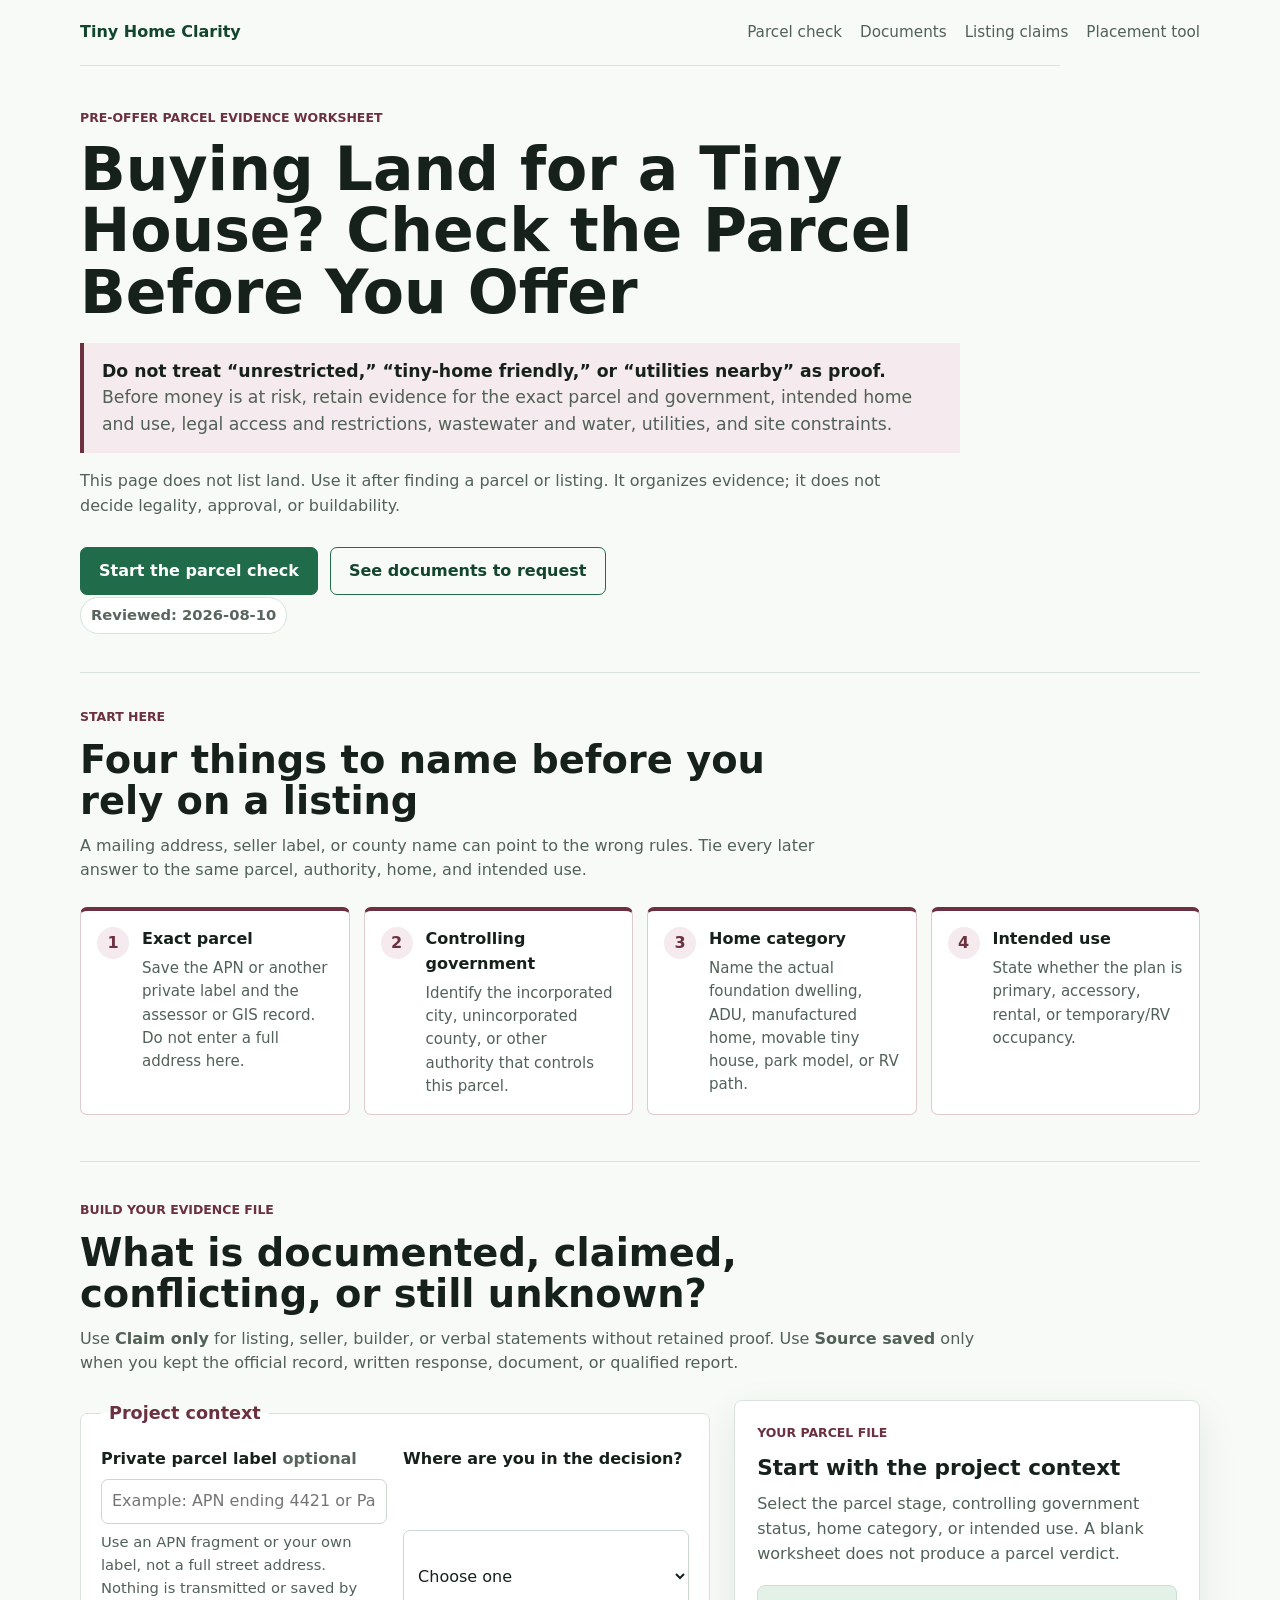
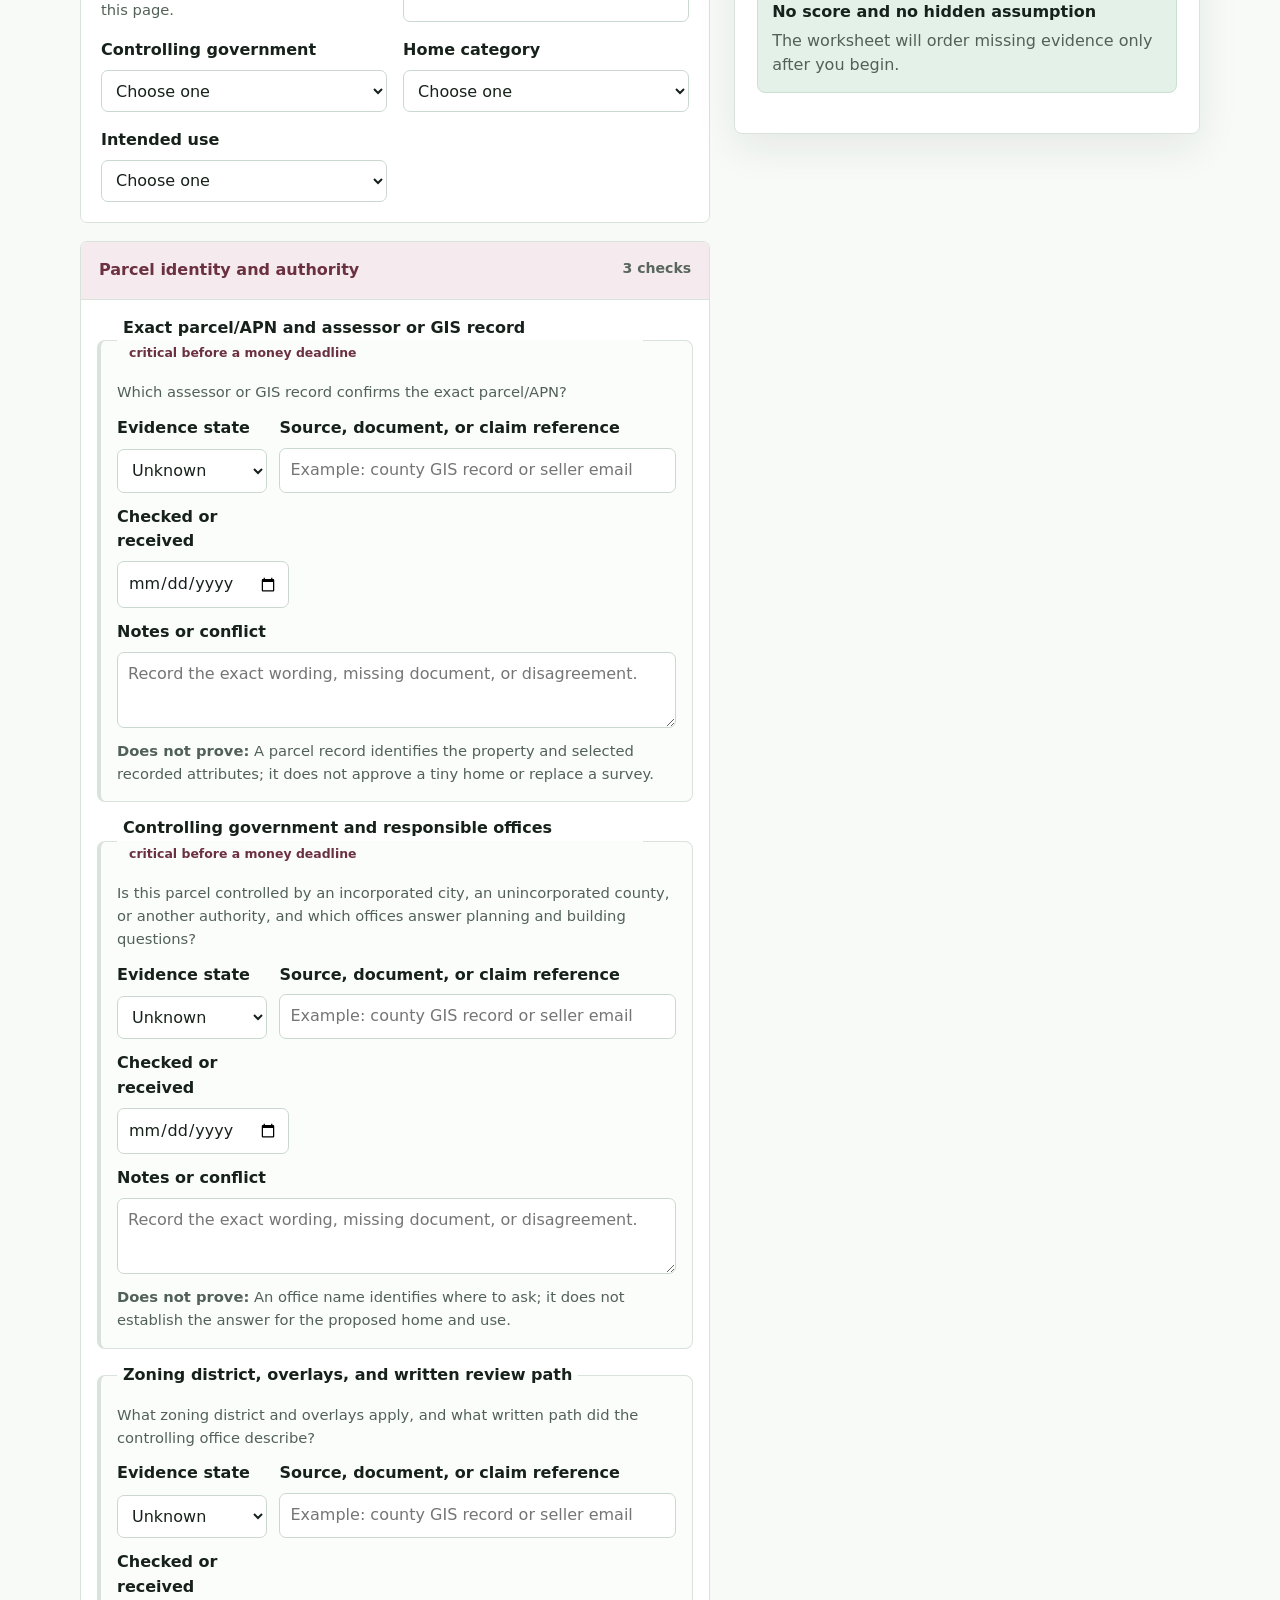
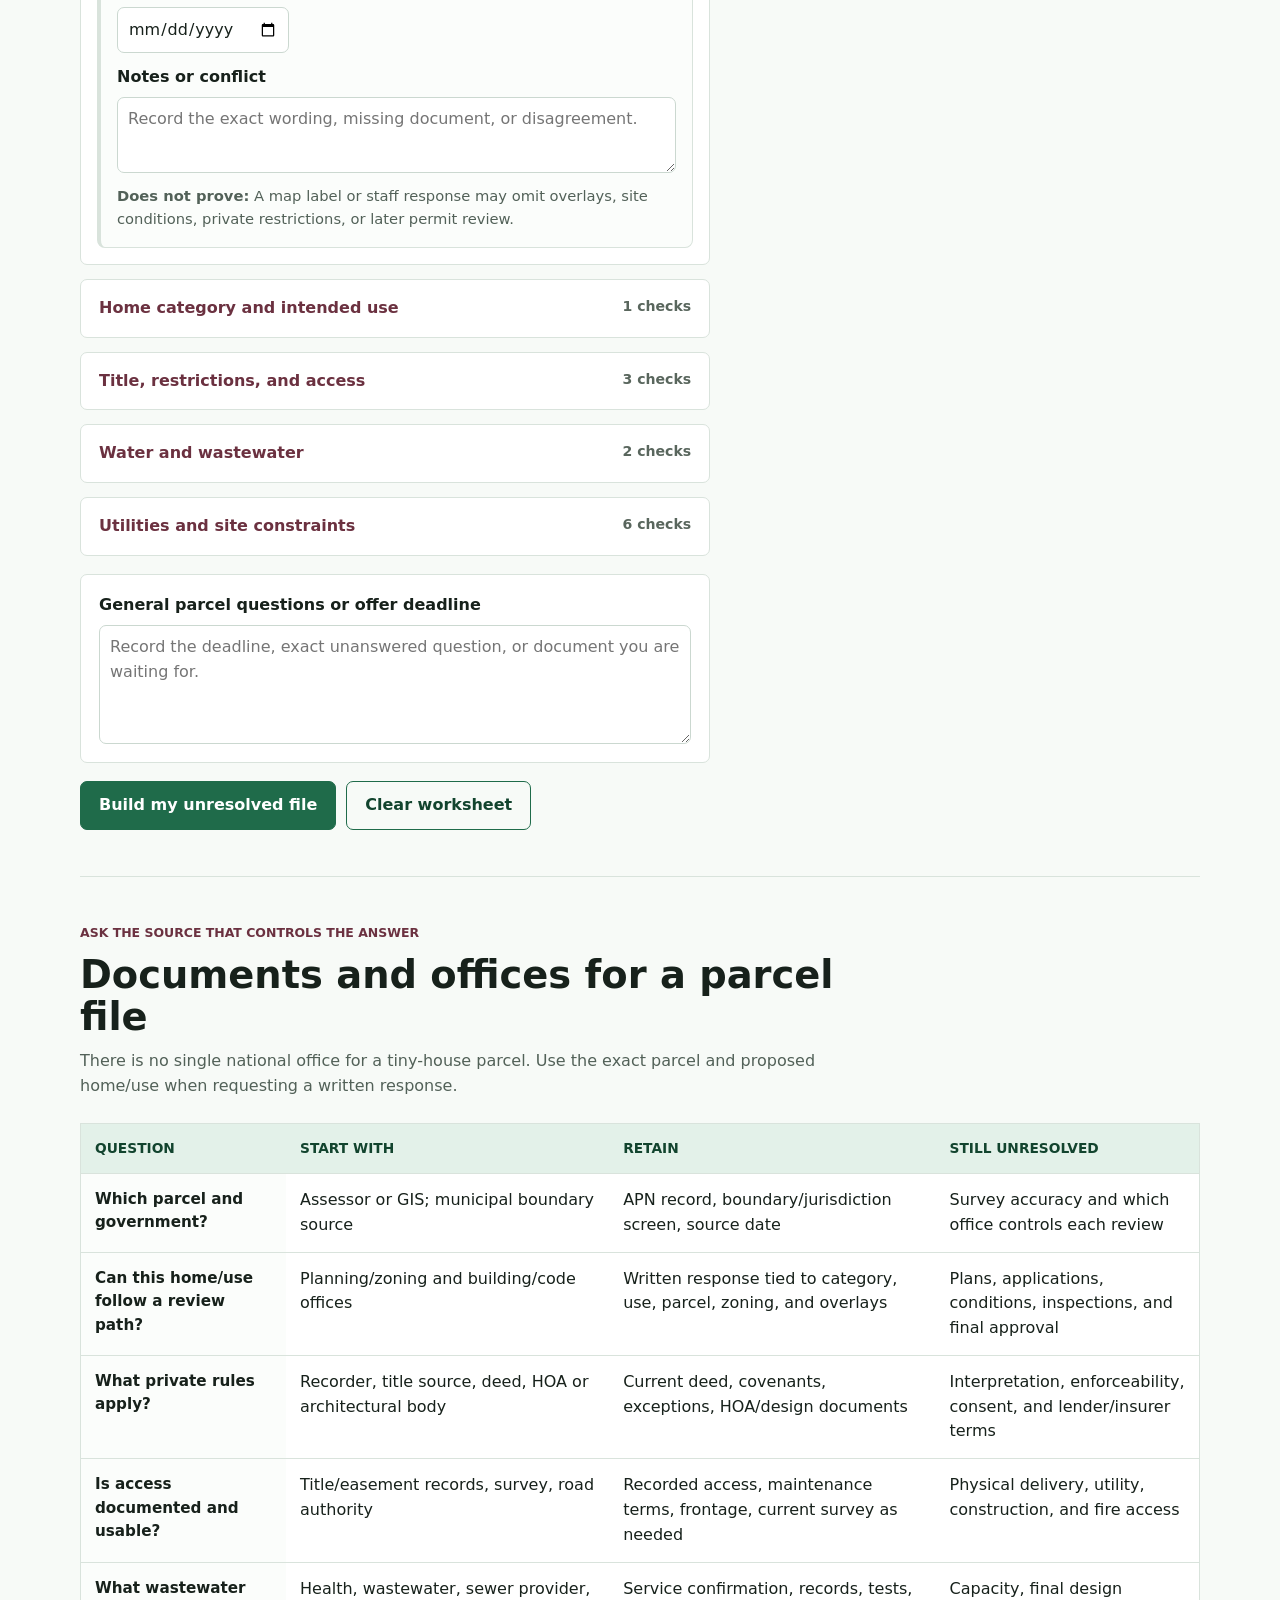
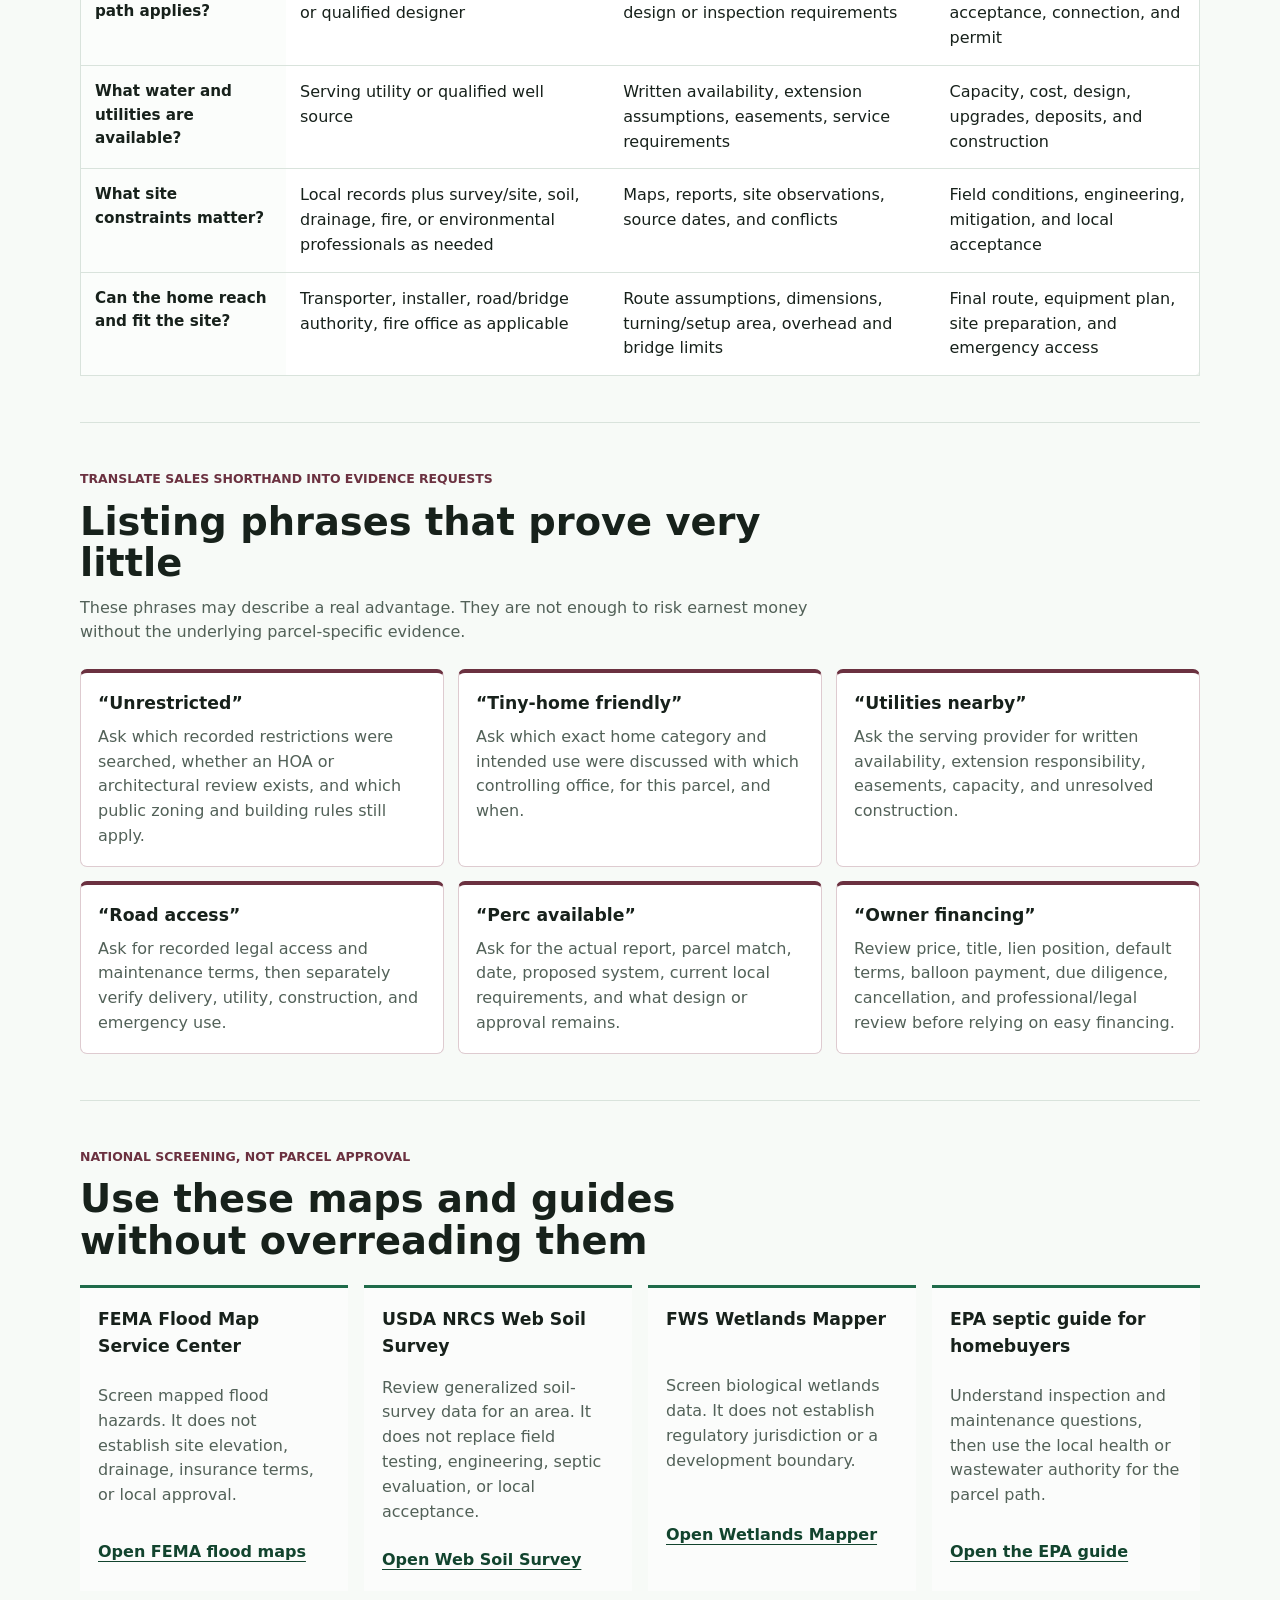
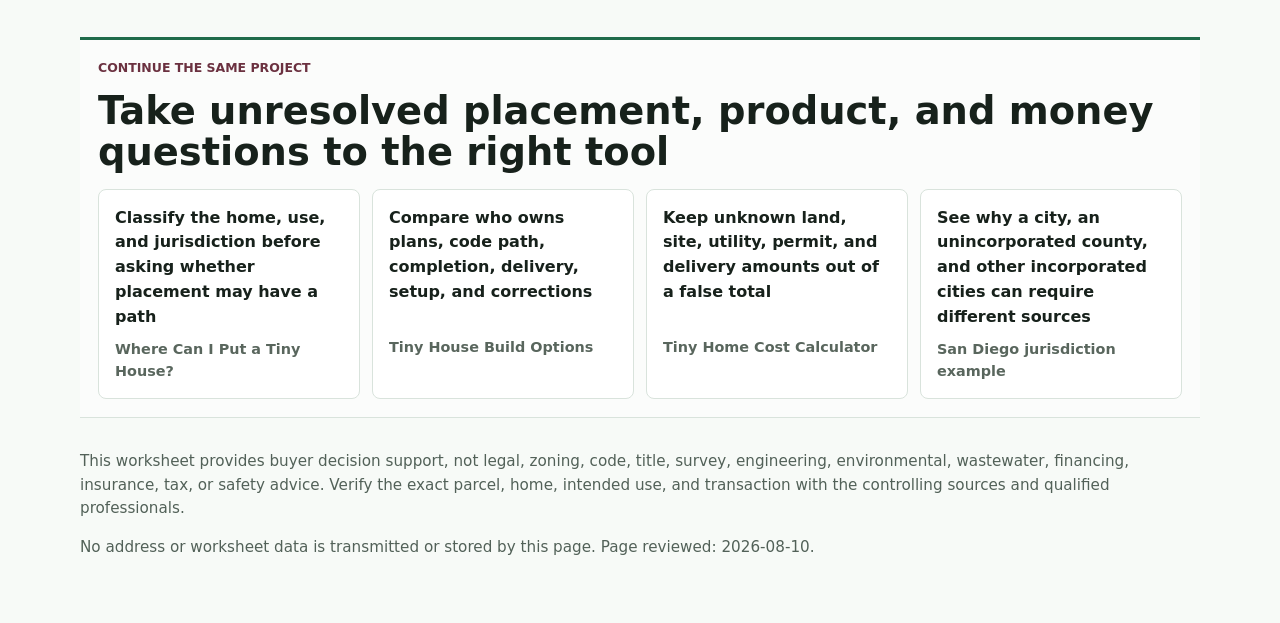
==== site/buying-land-for-a-tiny-house/index.html @ b9760e93 "feat: add pre-offer parcel evidence workflow" ====
<!doctype html>
<html lang="en">
  <head>
    <meta charset="utf-8">
    <meta name="viewport" content="width=device-width, initial-scale=1">
    <title>Buying Land for a Tiny House? Check the Parcel Before You Offer</title>
    <meta name="description" content="Turn a tiny-house land listing or parcel into a printable file of evidence, claims, conflicts, and questions to resolve before an offer.">
    <link rel="canonical" href="https://tinyhomeclarity.com/buying-land-for-a-tiny-house/">
    <link rel="stylesheet" href="../styles.css">
    <script type="application/ld+json">
      {
        "@context": "https://schema.org",
        "@type": "WebApplication",
        "name": "Tiny House Parcel Evidence Worksheet",
        "url": "https://tinyhomeclarity.com/buying-land-for-a-tiny-house/",
        "applicationCategory": "BusinessApplication",
        "operatingSystem": "Any",
        "isAccessibleForFree": true,
        "description": "A client-side worksheet for recording parcel evidence, claims, conflicts, and unresolved questions before a tiny-house land offer."
      }
    </script>
  </head>
  <body class="land-page">
    <header class="site-header">
      <a class="brand" href="../" aria-label="Tiny Home Clarity home">Tiny Home Clarity</a>
      <nav class="site-nav" aria-label="Page sections">
        <a href="#worksheet">Parcel check</a>
        <a href="#documents">Documents</a>
        <a href="#listing-claims">Listing claims</a>
        <a href="../">Placement tool</a>
      </nav>
    </header>

    <main>
      <section class="land-hero" aria-labelledby="page-title">
        <p class="eyebrow">Pre-offer parcel evidence worksheet</p>
        <h1 id="page-title">Buying Land for a Tiny House? Check the Parcel Before You Offer</h1>
        <p class="land-answer"><strong>Do not treat “unrestricted,” “tiny-home friendly,” or “utilities nearby” as proof.</strong> Before money is at risk, retain evidence for the exact parcel and government, intended home and use, legal access and restrictions, wastewater and water, utilities, and site constraints.</p>
        <p class="land-boundary">This page does not list land. Use it after finding a parcel or listing. It organizes evidence; it does not decide legality, approval, or buildability.</p>
        <div class="hero-actions">
          <a class="button primary" href="#worksheet">Start the parcel check</a>
          <a class="button secondary" href="#documents">See documents to request</a>
        </div>
        <p class="freshness-label">Reviewed: 2026-08-10</p>
      </section>

      <section id="start" class="content-section land-stop-section" aria-labelledby="stop-checks-title">
        <div class="section-heading">
          <p class="eyebrow">Start here</p>
          <h2 id="stop-checks-title">Four things to name before you rely on a listing</h2>
          <p>A mailing address, seller label, or county name can point to the wrong rules. Tie every later answer to the same parcel, authority, home, and intended use.</p>
        </div>
        <ol class="land-stop-grid">
          <li><span>1</span><div><strong>Exact parcel</strong><p>Save the APN or another private label and the assessor or GIS record. Do not enter a full address here.</p></div></li>
          <li><span>2</span><div><strong>Controlling government</strong><p>Identify the incorporated city, unincorporated county, or other authority that controls this parcel.</p></div></li>
          <li><span>3</span><div><strong>Home category</strong><p>Name the actual foundation dwelling, ADU, manufactured home, movable tiny house, park model, or RV path.</p></div></li>
          <li><span>4</span><div><strong>Intended use</strong><p>State whether the plan is primary, accessory, rental, or temporary/RV occupancy.</p></div></li>
        </ol>
      </section>

      <section id="worksheet" class="tool-section land-tool-section" aria-labelledby="worksheet-title">
        <div class="section-heading land-tool-heading">
          <p class="eyebrow">Build your evidence file</p>
          <h2 id="worksheet-title">What is documented, claimed, conflicting, or still unknown?</h2>
          <p>Use <strong>Claim only</strong> for listing, seller, builder, or verbal statements without retained proof. Use <strong>Source saved</strong> only when you kept the official record, written response, document, or qualified report.</p>
        </div>

        <div class="land-tool-grid">
          <form id="land-check-form" class="land-form">
            <fieldset class="land-context-card">
              <legend>Project context</legend>
              <div class="land-context-grid">
                <div class="field-row">
                  <label for="parcel-label">Private parcel label <span>optional</span></label>
                  <input id="parcel-label" name="parcel-label" type="text" maxlength="80" autocomplete="off" placeholder="Example: APN ending 4421 or Parcel A">
                  <p class="input-help">Use an APN fragment or your own label, not a full street address. Nothing is transmitted or saved by this page.</p>
                </div>
                <div class="field-row">
                  <label for="parcel-stage">Where are you in the decision?</label>
                  <select id="parcel-stage" name="parcel-stage">
                    <option value="">Choose one</option>
                    <option value="browsing">Browsing land</option>
                    <option value="specific">Specific parcel under consideration</option>
                    <option value="offer">Offer drafted or earnest money approaching</option>
                    <option value="contract">Under contract</option>
                  </select>
                </div>
                <div class="field-row">
                  <label for="jurisdiction-known">Controlling government</label>
                  <select id="jurisdiction-known" name="jurisdiction-known">
                    <option value="">Choose one</option>
                    <option value="known">Identified and tied to this parcel</option>
                    <option value="unknown">Still unknown</option>
                  </select>
                </div>
                <div class="field-row">
                  <label for="home-category">Home category</label>
                  <select id="home-category" name="home-category">
                    <option value="">Choose one</option>
                    <option value="foundation">Foundation dwelling</option>
                    <option value="thow">Movable tiny house / THOW</option>
                    <option value="manufactured">Manufactured home</option>
                    <option value="park">Park model / RV</option>
                    <option value="adu">ADU</option>
                    <option value="unresolved">Unresolved</option>
                  </select>
                </div>
                <div class="field-row">
                  <label for="intended-use">Intended use</label>
                  <select id="intended-use" name="intended-use">
                    <option value="">Choose one</option>
                    <option value="primary">Primary dwelling</option>
                    <option value="accessory">Accessory dwelling</option>
                    <option value="temporary">Temporary / RV use</option>
                    <option value="rental">Rental use</option>
                    <option value="unresolved">Unresolved</option>
                  </select>
                </div>
              </div>
            </fieldset>

            <div id="evidence-groups" class="evidence-groups" aria-label="Parcel evidence checks"></div>
            <noscript><p class="warning-panel">JavaScript is required to use the worksheet. The documents, office map, listing-claim checks, and screening sources below remain available.</p></noscript>

            <div class="field-row land-notes-card">
              <label for="general-notes">General parcel questions or offer deadline</label>
              <textarea id="general-notes" name="general-notes" rows="4" maxlength="1200" placeholder="Record the deadline, exact unanswered question, or document you are waiting for."></textarea>
            </div>

            <div class="land-form-actions">
              <button class="button primary" type="submit">Build my unresolved file</button>
              <button class="button secondary" type="reset">Clear worksheet</button>
            </div>
          </form>

          <section id="land-result" class="result-panel land-result" aria-live="polite" aria-labelledby="land-result-title">
            <p class="eyebrow">Your parcel file</p>
            <h2 id="land-result-title" tabindex="-1">Start with the project context</h2>
            <p>Select the parcel stage, controlling government status, home category, or intended use. A blank worksheet does not produce a parcel verdict.</p>
            <div class="empty-state">
              <strong>No score and no hidden assumption</strong>
              <span>The worksheet will order missing evidence only after you begin.</span>
            </div>
          </section>
        </div>
      </section>

      <section id="documents" class="content-section" aria-labelledby="documents-title">
        <div class="section-heading">
          <p class="eyebrow">Ask the source that controls the answer</p>
          <h2 id="documents-title">Documents and offices for a parcel file</h2>
          <p>There is no single national office for a tiny-house parcel. Use the exact parcel and proposed home/use when requesting a written response.</p>
        </div>
        <div class="table-wrap" aria-label="Parcel questions, sources, and evidence to retain">
          <table class="claim-table office-table">
            <thead><tr><th scope="col">Question</th><th scope="col">Start with</th><th scope="col">Retain</th><th scope="col">Still unresolved</th></tr></thead>
            <tbody>
              <tr><th scope="row">Which parcel and government?</th><td>Assessor or GIS; municipal boundary source</td><td>APN record, boundary/jurisdiction screen, source date</td><td>Survey accuracy and which office controls each review</td></tr>
              <tr><th scope="row">Can this home/use follow a review path?</th><td>Planning/zoning and building/code offices</td><td>Written response tied to category, use, parcel, zoning, and overlays</td><td>Plans, applications, conditions, inspections, and final approval</td></tr>
              <tr><th scope="row">What private rules apply?</th><td>Recorder, title source, deed, HOA or architectural body</td><td>Current deed, covenants, exceptions, HOA/design documents</td><td>Interpretation, enforceability, consent, and lender/insurer terms</td></tr>
              <tr><th scope="row">Is access documented and usable?</th><td>Title/easement records, survey, road authority</td><td>Recorded access, maintenance terms, frontage, current survey as needed</td><td>Physical delivery, utility, construction, and fire access</td></tr>
              <tr><th scope="row">What wastewater path applies?</th><td>Health, wastewater, sewer provider, or qualified designer</td><td>Service confirmation, records, tests, design or inspection requirements</td><td>Capacity, final design acceptance, connection, and permit</td></tr>
              <tr><th scope="row">What water and utilities are available?</th><td>Serving utility or qualified well source</td><td>Written availability, extension assumptions, easements, service requirements</td><td>Capacity, cost, design, upgrades, deposits, and construction</td></tr>
              <tr><th scope="row">What site constraints matter?</th><td>Local records plus survey/site, soil, drainage, fire, or environmental professionals as needed</td><td>Maps, reports, site observations, source dates, and conflicts</td><td>Field conditions, engineering, mitigation, and local acceptance</td></tr>
              <tr><th scope="row">Can the home reach and fit the site?</th><td>Transporter, installer, road/bridge authority, fire office as applicable</td><td>Route assumptions, dimensions, turning/setup area, overhead and bridge limits</td><td>Final route, equipment plan, site preparation, and emergency access</td></tr>
            </tbody>
          </table>
        </div>
      </section>

      <section id="listing-claims" class="content-section" aria-labelledby="listing-claims-title">
        <div class="section-heading">
          <p class="eyebrow">Translate sales shorthand into evidence requests</p>
          <h2 id="listing-claims-title">Listing phrases that prove very little</h2>
          <p>These phrases may describe a real advantage. They are not enough to risk earnest money without the underlying parcel-specific evidence.</p>
        </div>
        <div class="claim-check-grid">
          <article><h3>“Unrestricted”</h3><p>Ask which recorded restrictions were searched, whether an HOA or architectural review exists, and which public zoning and building rules still apply.</p></article>
          <article><h3>“Tiny-home friendly”</h3><p>Ask which exact home category and intended use were discussed with which controlling office, for this parcel, and when.</p></article>
          <article><h3>“Utilities nearby”</h3><p>Ask the serving provider for written availability, extension responsibility, easements, capacity, and unresolved construction.</p></article>
          <article><h3>“Road access”</h3><p>Ask for recorded legal access and maintenance terms, then separately verify delivery, utility, construction, and emergency use.</p></article>
          <article><h3>“Perc available”</h3><p>Ask for the actual report, parcel match, date, proposed system, current local requirements, and what design or approval remains.</p></article>
          <article><h3>“Owner financing”</h3><p>Review price, title, lien position, default terms, balloon payment, due diligence, cancellation, and professional/legal review before relying on easy financing.</p></article>
        </div>
      </section>

      <section id="screening-sources" class="content-section" aria-labelledby="screening-title">
        <div class="section-heading">
          <p class="eyebrow">National screening, not parcel approval</p>
          <h2 id="screening-title">Use these maps and guides without overreading them</h2>
        </div>
        <div class="source-grid land-source-grid">
          <article><h3>FEMA Flood Map Service Center</h3><p>Screen mapped flood hazards. It does not establish site elevation, drainage, insurance terms, or local approval.</p><a href="https://msc.fema.gov/portal/home">Open FEMA flood maps</a></article>
          <article><h3>USDA NRCS Web Soil Survey</h3><p>Review generalized soil-survey data for an area. It does not replace field testing, engineering, septic evaluation, or local acceptance.</p><a href="https://www.nrcs.usda.gov/resources/data-and-reports/web-soil-survey">Open Web Soil Survey</a></article>
          <article><h3>FWS Wetlands Mapper</h3><p>Screen biological wetlands data. It does not establish regulatory jurisdiction or a development boundary.</p><a href="https://www.fws.gov/program/national-wetlands-inventory/wetlands-mapper">Open Wetlands Mapper</a></article>
          <article><h3>EPA septic guide for homebuyers</h3><p>Understand inspection and maintenance questions, then use the local health or wastewater authority for the parcel path.</p><a href="https://www.epa.gov/septic/new-homebuyers-brochure-and-guide-septic-systems">Open the EPA guide</a></article>
        </div>
      </section>

      <section id="continue" class="content-section next-links" aria-labelledby="continue-title">
        <p class="eyebrow">Continue the same project</p>
        <h2 id="continue-title">Take unresolved placement, product, and money questions to the right tool</h2>
        <div class="planned-grid decision-links">
          <a href="../">Classify the home, use, and jurisdiction before asking whether placement may have a path <span>Where Can I Put a Tiny House?</span></a>
          <a href="../tiny-house-build-options/">Compare who owns plans, code path, completion, delivery, setup, and corrections <span>Tiny House Build Options</span></a>
          <a href="../tiny-home-cost-calculator/">Keep unknown land, site, utility, permit, and delivery amounts out of a false total <span>Tiny Home Cost Calculator</span></a>
          <a href="../san-diego-tiny-house-adu/">See why a city, an unincorporated county, and other incorporated cities can require different sources <span>San Diego jurisdiction example</span></a>
        </div>
      </section>
    </main>

    <footer class="site-footer">
      <p>This worksheet provides buyer decision support, not legal, zoning, code, title, survey, engineering, environmental, wastewater, financing, insurance, tax, or safety advice. Verify the exact parcel, home, intended use, and transaction with the controlling sources and qualified professionals.</p>
      <p>No address or worksheet data is transmitted or stored by this page. Page reviewed: 2026-08-10.</p>
    </footer>

    <script type="module" src="./land-checker.js"></script>
  </body>
</html>
---- site/styles.css ----
:root {
  color-scheme: light;
  --ink: #17211b;
  --muted: #526158;
  --subtle: #59665d;
  --line: #d9e3dc;
  --paper: #f7faf7;
  --panel: #ffffff;
  --accent: #1f6b4a;
  --accent-dark: #12442e;
  --accent-soft: #e3f1e9;
  --warn: #7a3d12;
  --warn-soft: #fff1df;
  --shadow: 0 14px 40px rgba(23, 33, 27, 0.08);
}

* {
  box-sizing: border-box;
}

html {
  scroll-behavior: smooth;
}

body {
  margin: 0;
  background: var(--paper);
  color: var(--ink);
  font-family: Inter, ui-sans-serif, system-ui, -apple-system, BlinkMacSystemFont, "Segoe UI", sans-serif;
  line-height: 1.55;
}

a {
  color: inherit;
}

.site-header,
main,
.site-footer {
  width: min(100% - 32px, 1120px);
  margin: 0 auto;
}

.site-header {
  display: flex;
  align-items: center;
  justify-content: space-between;
  gap: 24px;
  padding: 20px 0;
}

.brand {
  color: var(--accent-dark);
  font-weight: 800;
  text-decoration: none;
}

.site-nav {
  display: flex;
  flex-wrap: wrap;
  justify-content: flex-end;
  gap: 8px 18px;
  color: var(--muted);
  font-size: 0.95rem;
}

.site-nav a {
  text-decoration: none;
}

.site-nav a:hover,
.site-nav a:focus {
  color: var(--accent-dark);
  text-decoration: underline;
  text-underline-offset: 4px;
}

.hero {
  display: grid;
  grid-template-columns: minmax(0, 1.35fr) minmax(280px, 0.65fr);
  gap: 32px;
  align-items: start;
  padding: 54px 0 40px;
  border-top: 1px solid var(--line);
}

.hero-copy {
  max-width: 780px;
}

.support-hero {
  max-width: 860px;
  padding: 54px 0 40px;
  border-top: 1px solid var(--line);
}

.san-diego-hero {
  max-width: 900px;
}

.san-diego-hero h1 {
  max-width: 850px;
  font-size: 3.75rem;
  line-height: 1.02;
}

.hero-panel,
.form-card,
.result-panel,
.record-card,
.summary-box {
  background: var(--panel);
  border: 1px solid var(--line);
  border-radius: 8px;
  box-shadow: var(--shadow);
}

.hero-panel {
  padding: 24px;
}

.summary-box {
  margin-bottom: 46px;
  padding: 22px;
}

.eyebrow {
  margin: 0 0 12px;
  color: var(--accent);
  font-size: 0.78rem;
  font-weight: 800;
  letter-spacing: 0.08em;
  text-transform: uppercase;
}

h1,
h2,
h3,
h4,
h5,
p {
  margin-top: 0;
}

h1 {
  max-width: 760px;
  margin-bottom: 18px;
  font-size: clamp(2.45rem, 7vw, 5rem);
  line-height: 0.98;
}

h2 {
  margin-bottom: 12px;
  font-size: clamp(1.6rem, 3vw, 2.55rem);
  line-height: 1.08;
}

.hero-panel h2,
.result-panel h2 {
  font-size: 1.35rem;
  line-height: 1.2;
}

h3 {
  margin-bottom: 8px;
  font-size: 1.08rem;
}

h4 {
  margin-bottom: 8px;
  font-size: 1.05rem;
}

h5 {
  margin-bottom: 8px;
  font-size: 0.95rem;
}

.lede {
  max-width: 700px;
  color: var(--muted);
  font-size: 1.2rem;
}

.freshness-label {
  display: inline-flex;
  margin: 2px 0 0;
  padding: 6px 10px;
  border: 1px solid var(--line);
  border-radius: 999px;
  background: var(--panel);
  color: var(--subtle);
  font-size: 0.92rem;
  font-weight: 800;
}

.hero-actions {
  display: flex;
  flex-wrap: wrap;
  gap: 12px;
  margin-top: 28px;
}

.button {
  display: inline-flex;
  align-items: center;
  justify-content: center;
  min-height: 44px;
  padding: 11px 18px;
  border: 1px solid var(--accent);
  border-radius: 7px;
  font: inherit;
  font-weight: 800;
  text-decoration: none;
  cursor: pointer;
}

.button.primary {
  background: var(--accent);
  color: #ffffff;
}

.button.primary:hover,
.button.primary:focus {
  background: var(--accent-dark);
}

.button.secondary {
  background: transparent;
  color: var(--accent-dark);
}

.button.full {
  width: 100%;
  margin-top: 4px;
}

.tool-section,
.content-section {
  padding: 46px 0;
  border-top: 1px solid var(--line);
}

.section-heading {
  max-width: 760px;
  margin-bottom: 24px;
}

.section-heading p,
.content-section > p,
.hero-panel p,
.result-panel p,
.record-card p {
  color: var(--muted);
}

.tool-grid {
  display: grid;
  grid-template-columns: minmax(280px, 0.85fr) minmax(320px, 1.15fr);
  gap: 24px;
  align-items: start;
}

.calculator-grid {
  display: grid;
  grid-template-columns: minmax(300px, 1fr) minmax(340px, 0.9fr);
  gap: 24px;
  align-items: start;
}

.calculator-hero {
  max-width: 900px;
  padding: 42px 0 26px;
}

.calculator-hero h1 {
  max-width: 850px;
  margin-bottom: 14px;
  font-size: 3.75rem;
  line-height: 1.02;
}

.calculator-hero .lede {
  max-width: 800px;
}

.calculator-boundary {
  max-width: 800px;
  margin-bottom: 14px;
  padding-left: 14px;
  border-left: 3px solid var(--accent);
  color: var(--muted);
}

.calculator-section {
  padding-top: 30px;
}

.calculator-heading {
  margin-bottom: 18px;
}

.form-card,
.result-panel,
.record-card {
  padding: 22px;
}

.form-card {
  display: grid;
  gap: 16px;
}

.calculator-form {
  gap: 22px;
}

.calculator-step-title {
  margin: 0;
  color: var(--accent-dark);
  font-weight: 850;
}

.calculator-details {
  border: 1px solid var(--line);
  border-radius: 8px;
  background: #fbfdfb;
}

.calculator-details summary {
  padding: 15px 16px;
  color: var(--accent-dark);
  font-weight: 850;
  cursor: pointer;
}

.calculator-details[open] summary {
  border-bottom: 1px solid var(--line);
}

.details-body {
  display: grid;
  gap: 14px;
  padding: 16px;
}

.cost-line {
  display: grid;
  grid-template-columns: minmax(0, 1.35fr) minmax(120px, 0.65fr);
  gap: 12px;
  align-items: end;
  padding-top: 12px;
  border-top: 1px solid var(--line);
}

.cost-line:first-of-type {
  padding-top: 0;
  border-top: 0;
}

.contingency-row {
  padding-top: 14px;
  border-top: 1px solid var(--line);
}

.calculator-result .result-block.warning {
  margin-top: 18px;
}

.calculator-result .result-block.warning h3 {
  margin-bottom: 8px;
}

.calculator-related {
  grid-template-columns: repeat(2, minmax(0, 1fr));
}

.calculator-form input:disabled,
.calculator-form select:disabled {
  background: #edf2ee;
  color: var(--subtle);
  cursor: not-allowed;
}

.form-group {
  display: grid;
  gap: 14px;
  padding-bottom: 18px;
  border-bottom: 1px solid var(--line);
}

.form-group:last-of-type {
  padding-bottom: 0;
  border-bottom: 0;
}

.cost-input-grid {
  display: grid;
  grid-template-columns: repeat(2, minmax(0, 1fr));
  gap: 14px;
}

.field-row {
  display: grid;
  gap: 7px;
}

label,
legend {
  color: var(--ink);
  font-weight: 800;
}

label span {
  color: var(--subtle);
  font-weight: 600;
}

.input-help {
  margin: 0;
  color: var(--muted);
  font-size: 0.92rem;
}

input,
select,
textarea {
  width: 100%;
  min-height: 42px;
  border: 1px solid #cbd8d0;
  border-radius: 7px;
  background: #ffffff;
  color: var(--ink);
  font: inherit;
  padding: 9px 10px;
}

textarea {
  min-height: 76px;
  resize: vertical;
}

input:focus,
select:focus,
button:focus,
a:focus {
  outline: 3px solid rgba(31, 107, 74, 0.22);
  outline-offset: 2px;
}

.land-page {
  --land-accent: #6b3140;
  --land-soft: #f5eaed;
  --land-line: #decbd0;
}

.land-page .eyebrow {
  color: var(--land-accent);
  letter-spacing: 0;
}

.land-hero {
  max-width: 980px;
  padding: 42px 0 38px;
  border-top: 1px solid var(--line);
}

.land-hero h1 {
  max-width: 960px;
  margin-bottom: 20px;
  font-size: 3.75rem;
  line-height: 1.02;
}

.land-answer {
  max-width: 880px;
  margin: 0;
  padding: 15px 18px;
  border-left: 4px solid var(--land-accent);
  background: var(--land-soft);
  color: var(--muted);
  font-size: 1.08rem;
}

.land-answer strong {
  color: var(--ink);
}

.land-boundary {
  max-width: 820px;
  margin: 16px 0 0;
  color: var(--muted);
}

.land-stop-section {
  padding-top: 34px;
}

.land-stop-grid {
  display: grid;
  grid-template-columns: repeat(4, minmax(0, 1fr));
  gap: 14px;
  margin: 0;
  padding: 0;
  list-style: none;
}

.land-stop-grid li {
  display: grid;
  grid-template-columns: 34px minmax(0, 1fr);
  gap: 11px;
  margin: 0;
  padding: 16px;
  border: 1px solid var(--land-line);
  border-top: 4px solid var(--land-accent);
  border-radius: 7px;
  background: var(--panel);
}

.land-stop-grid li > span {
  display: grid;
  width: 32px;
  height: 32px;
  place-items: center;
  border-radius: 50%;
  background: var(--land-soft);
  color: var(--land-accent);
  font-weight: 900;
}

.land-stop-grid p {
  margin: 5px 0 0;
  color: var(--muted);
  font-size: 0.94rem;
}

.land-tool-section {
  padding-top: 38px;
}

.land-tool-heading {
  max-width: 900px;
}

.land-tool-grid {
  display: grid;
  grid-template-columns: minmax(0, 1.15fr) minmax(340px, 0.85fr);
  gap: 24px;
  align-items: start;
}

.land-form {
  display: grid;
  gap: 18px;
  min-width: 0;
}

.land-context-card,
.land-notes-card,
.evidence-group {
  border: 1px solid var(--line);
  border-radius: 7px;
  background: var(--panel);
}

.land-context-card {
  padding: 20px;
}

.land-context-card > legend {
  padding: 0 8px;
  color: var(--land-accent);
  font-size: 1.1rem;
}

.land-context-grid {
  display: grid;
  grid-template-columns: repeat(2, minmax(0, 1fr));
  gap: 16px;
}

.evidence-groups {
  display: grid;
  gap: 14px;
}

.evidence-group {
  overflow: hidden;
}

.evidence-group > summary {
  display: flex;
  justify-content: space-between;
  gap: 12px;
  padding: 16px 18px;
  color: var(--land-accent);
  font-weight: 850;
  cursor: pointer;
}

.evidence-group > summary span {
  color: var(--subtle);
  font-size: 0.88rem;
  font-weight: 700;
}

.evidence-group[open] > summary {
  border-bottom: 1px solid var(--line);
  background: var(--land-soft);
}

.evidence-group-body {
  display: grid;
  gap: 14px;
  padding: 16px;
}

.evidence-row {
  gap: 12px;
  padding: 16px;
  border-left: 4px solid var(--line);
  background: #fbfdfb;
}

.evidence-row[data-state="claim"] {
  border-left-color: #9b621b;
  background: #fff9ed;
}

.evidence-row[data-state="source-missing"] {
  border-left-color: #9b621b;
  background: #fff9ed;
}

.evidence-row[data-state="source"] {
  border-left-color: var(--accent);
  background: #f1f8f4;
}

.evidence-row[data-state="conflict"] {
  border-left-color: var(--land-accent);
  background: var(--land-soft);
}

.evidence-row legend {
  max-width: 94%;
  padding: 0 6px;
}

.evidence-row legend span {
  display: inline-block;
  margin-left: 6px;
  color: var(--land-accent);
  font-size: 0.78rem;
  font-weight: 800;
}

.evidence-question,
.source-limit {
  margin: 0;
  color: var(--muted);
  font-size: 0.92rem;
}

.evidence-input-grid {
  display: grid;
  grid-template-columns: minmax(130px, 0.55fr) minmax(220px, 1.45fr);
  gap: 12px;
}

.evidence-notes-field {
  grid-column: 1 / -1;
}

.land-notes-card {
  padding: 18px;
}

.land-form-actions,
.result-actions {
  display: flex;
  flex-wrap: wrap;
  gap: 10px;
}

.land-result {
  position: sticky;
  top: 18px;
  min-width: 0;
  overflow-wrap: anywhere;
}

.land-result.has-result {
  position: static;
}

.parcel-context-summary {
  margin: 18px 0;
  border-top: 1px solid var(--line);
}

.parcel-context-summary div {
  grid-template-columns: minmax(135px, 0.38fr) minmax(0, 1fr);
}

.result-bucket {
  margin-top: 16px;
  padding: 15px;
  border: 1px solid var(--line);
  border-left: 4px solid var(--subtle);
  border-radius: 7px;
  background: var(--paper);
}

.result-bucket h3 {
  display: flex;
  justify-content: space-between;
  gap: 12px;
}

.result-bucket h3 span {
  color: var(--subtle);
}

.bucket-stop {
  border-color: #e5bec7;
  border-left-color: var(--land-accent);
  background: var(--land-soft);
}

.bucket-investigate {
  border-color: #ecd6b8;
  border-left-color: #9b621b;
  background: #fff9ed;
}

.bucket-recorded {
  border-color: #cbe0d3;
  border-left-color: var(--accent);
  background: #f1f8f4;
}

.bucket-empty {
  margin: 0;
  color: var(--muted);
}

.evidence-ledger {
  margin-top: 18px;
  border-top: 1px solid var(--line);
}

.evidence-ledger > summary {
  padding: 16px 0;
  color: var(--land-accent);
  font-weight: 850;
  cursor: pointer;
}

.evidence-summary-grid {
  display: grid;
  gap: 10px;
}

.evidence-summary {
  padding: 12px;
  border: 1px solid var(--line);
  border-left: 4px solid var(--subtle);
  border-radius: 6px;
  background: var(--panel);
}

.evidence-summary.state-source {
  border-left-color: var(--accent);
}

.evidence-summary.state-claim {
  border-left-color: #9b621b;
}

.evidence-summary.state-source-missing {
  border-left-color: #9b621b;
}

.evidence-summary.state-conflict {
  border-left-color: var(--land-accent);
}

.evidence-summary-heading {
  display: flex;
  justify-content: space-between;
  gap: 12px;
}

.evidence-summary-heading h4 {
  margin: 0;
}

.evidence-summary-heading span {
  color: var(--subtle);
  font-size: 0.84rem;
  font-weight: 800;
}

.evidence-summary dl {
  margin: 8px 0;
}

.evidence-summary dl div,
.evidence-summary dl {
  font-size: 0.9rem;
}

.evidence-summary p,
.print-source {
  margin: 8px 0 0;
  color: var(--muted);
  font-size: 0.88rem;
}

.preserve-lines {
  white-space: pre-wrap;
}

.result-actions {
  margin-top: 18px;
}

.office-table {
  min-width: 960px;
}

.office-table tbody th {
  background: #fbfdfb;
  color: var(--ink);
  font-size: 0.95rem;
  letter-spacing: 0;
  text-transform: none;
}

.claim-check-grid {
  display: grid;
  grid-template-columns: repeat(3, minmax(0, 1fr));
  gap: 14px;
}

.claim-check-grid article {
  padding: 17px;
  border: 1px solid var(--land-line);
  border-top: 4px solid var(--land-accent);
  border-radius: 7px;
  background: var(--panel);
}

.claim-check-grid p {
  margin: 0;
  color: var(--muted);
}

.land-source-grid article {
  border-top-color: var(--land-accent);
}

fieldset {
  display: grid;
  gap: 10px;
  margin: 0;
  padding: 14px;
  border: 1px solid var(--line);
  border-radius: 8px;
}

.option {
  display: grid;
  grid-template-columns: 18px minmax(0, 1fr);
  gap: 8px;
  align-items: start;
  color: var(--muted);
  font-weight: 650;
}

.option input {
  width: 18px;
  min-height: 18px;
  margin-top: 3px;
}

.result-panel {
  position: sticky;
  top: 18px;
  min-width: 0;
}

.empty-state,
.confidence {
  display: grid;
  gap: 4px;
  margin: 18px 0;
  padding: 14px;
  border: 1px solid #cbe0d3;
  border-radius: 8px;
  background: var(--accent-soft);
}

.empty-state span,
.confidence span {
  color: var(--muted);
}

.result-block {
  margin-top: 22px;
  padding-top: 18px;
  border-top: 1px solid var(--line);
}

.result-block.warning {
  padding: 16px;
  border: 1px solid #efd6b9;
  border-radius: 8px;
  background: var(--warn-soft);
  color: var(--warn);
}

.metric-grid {
  display: grid;
  grid-template-columns: repeat(2, minmax(0, 1fr));
  gap: 12px;
  margin-top: 18px;
}

.metric-card {
  display: grid;
  gap: 5px;
  padding: 14px;
  border: 1px solid var(--line);
  border-radius: 8px;
  background: var(--paper);
}

.metric-label {
  color: var(--subtle);
  font-size: 0.84rem;
  font-weight: 800;
  text-transform: uppercase;
}

.metric-value {
  font-size: 1.35rem;
  line-height: 1.1;
}

.metric-note {
  margin: 0;
  color: var(--muted);
  font-size: 0.92rem;
}

ul,
ol {
  padding-left: 22px;
}

li + li {
  margin-top: 8px;
}

.check-list {
  display: grid;
  gap: 10px;
  margin-bottom: 0;
  color: var(--muted);
}

.factor-list {
  display: grid;
  gap: 14px;
  margin: 18px 0 0;
  padding: 0;
  list-style: none;
}

.factor-list li {
  display: grid;
  grid-template-columns: 34px minmax(0, 1fr);
  gap: 12px;
  align-items: start;
  margin: 0;
}

.factor-list li > span {
  display: inline-flex;
  width: 34px;
  height: 34px;
  align-items: center;
  justify-content: center;
  border-radius: 50%;
  background: var(--accent-soft);
  color: var(--accent-dark);
  font-weight: 900;
}

.factor-list div {
  display: grid;
  gap: 2px;
}

.factor-list small {
  color: var(--muted);
  font-size: 0.92rem;
}

.category-grid {
  display: grid;
  grid-template-columns: repeat(4, minmax(0, 1fr));
  gap: 16px;
}

.source-grid {
  display: grid;
  grid-template-columns: repeat(4, minmax(0, 1fr));
  gap: 16px;
}

.category-grid article,
.source-grid article,
.split-panel > div,
.checklist-section,
.next-links {
  border-top: 3px solid var(--accent);
  background: rgba(255, 255, 255, 0.58);
  padding: 18px;
}

.category-grid p,
.source-grid p,
.split-panel p {
  color: var(--muted);
}

.category-label,
.scope-label,
.step-label {
  margin-bottom: 7px;
  color: var(--accent);
  font-size: 0.76rem;
  font-weight: 850;
  letter-spacing: 0.04em;
  text-transform: uppercase;
}

.form-step {
  display: grid;
  gap: 16px;
  padding-bottom: 20px;
  border-bottom: 1px solid var(--line);
}

.form-step:last-of-type {
  padding-bottom: 4px;
  border-bottom: 0;
}

.result-intro,
.source-date {
  color: var(--muted);
}

.path-status {
  display: grid;
  gap: 4px;
  margin: 18px 0;
  padding: 14px;
  border-left: 4px solid var(--accent);
  background: var(--accent-soft);
}

.path-status.general {
  border-left-color: #8a6a2d;
  background: #fff7e7;
}

.path-status span {
  color: var(--muted);
}

.placement-result {
  position: sticky;
  top: 18px;
  overflow-wrap: anywhere;
}

.placement-result.has-result {
  position: static;
}

.coverage-grid article {
  align-content: start;
}

.source-date {
  margin-top: auto;
  font-size: 0.9rem;
  font-weight: 700;
}

.source-actions {
  display: flex;
  flex-wrap: wrap;
  gap: 8px 16px;
}

.source-actions a {
  color: var(--accent-dark);
  font-weight: 800;
  text-underline-offset: 4px;
}

.source-match {
  border-top-color: var(--accent);
}

.result-panel h2,
.result-proof-link {
  overflow-wrap: anywhere;
}

.result-proof-link {
  margin: 22px 0 0;
}

.result-proof-link a {
  color: var(--accent-dark);
  font-weight: 800;
  text-underline-offset: 4px;
}

.decision-links {
  grid-template-columns: repeat(3, minmax(0, 1fr));
}

.source-grid article {
  display: grid;
  gap: 8px;
}

.source-grid a {
  color: var(--accent-dark);
  font-weight: 800;
  text-underline-offset: 4px;
}

.support-grid {
  display: grid;
  grid-template-columns: repeat(3, minmax(0, 1fr));
  gap: 16px;
}

.support-grid article {
  display: grid;
  gap: 8px;
  border-top: 3px solid var(--accent);
  background: rgba(255, 255, 255, 0.58);
  padding: 18px;
}

.support-grid p {
  color: var(--muted);
}

.support-grid a,
.record-page-link,
.record-visible-source {
  color: var(--accent-dark);
  font-weight: 800;
  text-underline-offset: 4px;
}

.jurisdiction-section {
  padding-top: 28px;
}

.jurisdiction-routes {
  display: grid;
  grid-template-columns: repeat(3, minmax(0, 1fr));
  gap: 16px;
  margin-top: 22px;
}

.jurisdiction-route {
  display: grid;
  grid-template-columns: 32px minmax(0, 1fr);
  gap: 12px;
  min-height: 148px;
  padding: 18px;
  border: 1px solid var(--line);
  border-top: 4px solid var(--accent);
  border-radius: 8px;
  background: var(--panel);
  box-shadow: var(--shadow);
  text-decoration: none;
}

.jurisdiction-route:hover,
.jurisdiction-route:focus {
  border-color: var(--accent);
  color: var(--accent-dark);
}

.jurisdiction-route strong,
.jurisdiction-route small {
  display: block;
}

.jurisdiction-route strong {
  margin-bottom: 8px;
}

.jurisdiction-route small {
  color: var(--muted);
  font-size: 0.92rem;
}

.jurisdiction-route.route-stop {
  border-top-color: var(--warn);
}

.route-number {
  display: grid;
  width: 30px;
  height: 30px;
  place-items: center;
  border-radius: 50%;
  background: var(--accent-soft);
  color: var(--accent-dark);
  font-weight: 800;
}

.route-stop .route-number {
  background: var(--warn-soft);
  color: var(--warn);
}

.route-help {
  margin: 18px 0 0;
  color: var(--muted);
}

.route-help a,
.term-decoder a {
  color: var(--accent-dark);
  font-weight: 800;
  text-underline-offset: 4px;
}

.term-decoder {
  max-width: 860px;
  margin-top: 18px;
  padding: 14px 16px;
  border-left: 4px solid var(--accent);
  background: var(--accent-soft);
}

.term-decoder p {
  margin: 4px 0 0;
}

.path-comparison {
  display: grid;
  grid-template-columns: repeat(2, minmax(0, 1fr));
  gap: 22px;
  align-items: start;
}

.path-panel {
  min-width: 0;
  padding: 24px;
  border: 1px solid var(--line);
  border-top: 4px solid var(--accent);
  border-radius: 8px;
  background: var(--panel);
  box-shadow: var(--shadow);
}

.path-panel h3 {
  font-size: 1.45rem;
  line-height: 1.2;
}

.path-answer {
  color: var(--muted);
}

.path-facts {
  margin: 20px 0;
}

.path-facts div {
  grid-template-columns: 120px minmax(0, 1fr);
}

.question-callout {
  margin-top: 20px;
  padding: 14px 16px;
  border-left: 4px solid var(--accent);
  background: var(--accent-soft);
}

.question-callout p {
  margin: 6px 0 0;
}

.source-block {
  margin-top: 22px;
  padding-top: 18px;
  border-top: 1px solid var(--line);
}

.source-block ul {
  margin: 0;
  padding-left: 20px;
}

.source-block li + li {
  margin-top: 8px;
}

.source-block a {
  color: var(--accent-dark);
  font-weight: 800;
  text-underline-offset: 4px;
}

.confidence-note {
  margin: 18px 0 0;
  color: var(--muted);
}

.route-boundary {
  max-width: none;
  margin-top: 22px;
}

.table-wrap {
  overflow-x: auto;
}

.claim-table {
  width: 100%;
  min-width: 720px;
  border-collapse: collapse;
  background: var(--panel);
  border: 1px solid var(--line);
  border-radius: 8px;
  box-shadow: var(--shadow);
}

.claim-table th,
.claim-table td {
  padding: 14px;
  border-bottom: 1px solid var(--line);
  text-align: left;
  vertical-align: top;
}

.claim-table th {
  background: var(--accent-soft);
  color: var(--accent-dark);
  font-size: 0.86rem;
  text-transform: uppercase;
}

.claim-table tr:last-child td {
  border-bottom: 0;
}

.warning-panel {
  max-width: 820px;
  margin-top: 18px;
  padding: 16px;
  border: 1px solid #efd6b9;
  border-radius: 8px;
  background: var(--warn-soft);
  color: var(--warn);
}

.warning-panel p {
  margin: 6px 0 0;
  color: var(--warn);
}

.split-panel {
  display: grid;
  grid-template-columns: repeat(2, minmax(0, 1fr));
  gap: 18px;
  margin-top: 22px;
}

.record-grid {
  display: flex;
  flex-wrap: wrap;
  gap: 8px;
  margin-top: 14px;
}

.records-overview {
  display: grid;
  gap: 16px;
  margin-bottom: 18px;
}

.record-example {
  display: grid;
  gap: 14px;
  padding: 16px;
  border: 1px solid var(--line);
  border-radius: 8px;
  background: var(--panel);
}

.record-example-heading {
  display: grid;
  grid-template-columns: minmax(0, 1fr) minmax(220px, 0.42fr);
  gap: 16px;
  align-items: start;
}

.record-kind {
  margin-bottom: 5px;
  color: var(--accent);
  font-size: 0.78rem;
  font-weight: 800;
  letter-spacing: 0.06em;
  text-transform: uppercase;
}

.record-caution {
  padding: 12px;
  border: 1px solid #efd6b9;
  border-radius: 8px;
  background: var(--warn-soft);
  color: var(--warn);
  font-weight: 700;
}

.record-links {
  display: flex;
  flex-wrap: wrap;
  gap: 10px 16px;
}

.record-detail-grid {
  display: grid;
  grid-template-columns: repeat(2, minmax(0, 1fr));
  gap: 16px;
}

.record-meta {
  gap: 0;
  border: 1px solid var(--line);
  border-radius: 8px;
  background: var(--paper);
}

.record-meta div {
  grid-template-columns: 1fr;
  gap: 2px;
  padding: 9px 10px;
}

.record-example details {
  border-top: 1px solid var(--line);
  padding-top: 12px;
}

.record-example summary {
  color: var(--accent-dark);
  cursor: pointer;
  font-weight: 800;
}

.source-url-list a {
  overflow-wrap: anywhere;
  color: var(--accent-dark);
  text-underline-offset: 4px;
}

.record-grid span {
  padding: 6px 9px;
  border: 1px solid var(--line);
  border-radius: 999px;
  background: var(--paper);
  color: var(--muted);
  font-family: ui-monospace, SFMono-Regular, Menlo, Monaco, Consolas, "Liberation Mono", monospace;
  font-size: 0.86rem;
}

.small-note {
  margin: 18px 0 0;
  font-size: 0.95rem;
}

.checklist-section {
  display: grid;
  grid-template-columns: minmax(240px, 0.7fr) minmax(280px, 1.3fr);
  gap: 28px;
  align-items: start;
}

.number-list {
  margin: 0;
}

.planned-grid {
  display: grid;
  grid-template-columns: repeat(4, minmax(0, 1fr));
  gap: 12px;
  margin-top: 16px;
}

.planned-grid > article,
.planned-grid > a {
  display: grid;
  gap: 8px;
  min-height: 112px;
  padding: 16px;
  border: 1px solid var(--line);
  border-radius: 8px;
  background: var(--panel);
  color: var(--ink);
  font-weight: 800;
  text-decoration: none;
}

.planned-grid > a:hover,
.planned-grid > a:focus {
  border-color: var(--accent);
  color: var(--accent-dark);
}

.planned-grid span {
  color: var(--subtle);
  font-size: 0.9rem;
  font-weight: 700;
}

dl {
  display: grid;
  gap: 8px;
  margin: 0;
}

dl div {
  display: grid;
  grid-template-columns: 150px minmax(0, 1fr);
  gap: 10px;
  padding: 8px 0;
  border-bottom: 1px solid var(--line);
}

dt {
  color: var(--subtle);
  font-weight: 800;
}

dd {
  margin: 0;
}

.site-footer {
  padding: 32px 0 48px;
  border-top: 1px solid var(--line);
  color: var(--muted);
  font-size: 0.95rem;
}

.build-options-page {
  --build-accent: #245b6b;
  --build-soft: #e7f0f2;
}

.build-options-page .eyebrow {
  letter-spacing: 0;
}

.build-options-hero {
  padding: 42px 0 46px;
  border-top: 1px solid var(--line);
}

.build-options-intro {
  max-width: 900px;
}

.build-options-intro h1 {
  max-width: 900px;
  font-size: 4.35rem;
  line-height: 1.02;
}

.build-answer {
  max-width: 780px;
  margin: 24px 0 0;
  padding: 14px 18px;
  border-left: 4px solid var(--build-accent);
  background: var(--build-soft);
  color: var(--muted);
  font-size: 1.06rem;
}

.build-answer strong {
  color: var(--ink);
}

.build-hero-media {
  margin: 34px 0 0;
}

.build-hero-media img {
  display: block;
  width: 100%;
  height: 240px;
  border-radius: 6px;
  object-fit: cover;
  object-position: center 42%;
}

.build-hero-media figcaption {
  max-width: 860px;
  margin-top: 10px;
  color: var(--subtle);
  font-size: 0.9rem;
}

.build-option-table {
  min-width: 980px;
}

.build-option-table tbody th {
  background: var(--panel);
  color: var(--ink);
  font-size: 0.96rem;
  letter-spacing: 0;
  text-transform: none;
}

.build-scope-section {
  display: grid;
  grid-template-columns: minmax(0, 0.8fr) minmax(0, 1.2fr);
  gap: 28px 48px;
  align-items: start;
}

.build-scope-section .section-heading {
  grid-row: span 2;
}

.responsibility-list {
  display: grid;
  gap: 0;
  margin: 0;
  padding: 0;
  border-top: 1px solid var(--line);
  list-style: none;
}

.responsibility-list li {
  display: grid;
  grid-template-columns: minmax(150px, 0.42fr) minmax(0, 1fr);
  gap: 18px;
  padding: 16px 0;
  border-bottom: 1px solid var(--line);
}

.responsibility-list span {
  color: var(--muted);
}

.scope-example {
  padding: 18px 20px;
  border-left: 4px solid var(--build-accent);
  background: var(--build-soft);
}

.scope-example p:last-child {
  margin-bottom: 0;
}

.document-grid {
  display: grid;
  grid-template-columns: repeat(2, minmax(0, 1fr));
  gap: 18px;
}

.document-grid article {
  position: relative;
  min-width: 0;
  padding: 20px 20px 20px 64px;
  border: 1px solid var(--line);
  border-radius: 6px;
  background: var(--panel);
}

.document-number {
  position: absolute;
  top: 20px;
  left: 20px;
  display: grid;
  width: 30px;
  height: 30px;
  margin: 0;
  place-items: center;
  border-radius: 50%;
  background: var(--build-accent);
  color: #ffffff;
  font-weight: 800;
}

.document-grid p:last-child {
  margin-bottom: 0;
  color: var(--muted);
}

.risk-band {
  padding-right: 24px;
  padding-left: 24px;
  border-top: 1px solid #e4d8c9;
  border-bottom: 1px solid #e4d8c9;
  background: #f7f3ed;
}

.build-risk-grid {
  margin-top: 0;
}

.build-risk-grid > div {
  min-width: 0;
}

.build-source-grid {
  grid-template-columns: repeat(2, minmax(0, 1fr));
}

.build-source-grid article {
  min-width: 0;
}

.build-source-grid article a {
  display: block;
  margin-top: 8px;
}

.build-source-date {
  margin-top: 18px;
}

@media (max-width: 900px) {
  .hero,
  .tool-grid,
  .calculator-grid,
  .category-grid,
  .source-grid,
  .support-grid,
  .jurisdiction-routes,
  .path-comparison,
  .record-example-heading,
  .record-detail-grid,
  .split-panel,
  .checklist-section,
  .planned-grid,
  .decision-links {
    grid-template-columns: 1fr;
  }

  .build-scope-section,
  .document-grid,
  .build-source-grid {
    grid-template-columns: 1fr;
  }

  .build-scope-section .section-heading {
    grid-row: auto;
  }

  .result-panel {
    position: static;
  }

  .cost-input-grid,
  .metric-grid,
  .calculator-related {
    grid-template-columns: 1fr;
  }
}

@media (max-width: 900px) {
  .land-stop-grid,
  .claim-check-grid {
    grid-template-columns: repeat(2, minmax(0, 1fr));
  }

  .land-tool-grid {
    grid-template-columns: 1fr;
  }

  .land-result {
    position: static;
  }

  .build-table-wrap {
    overflow: visible;
  }

  .build-option-table {
    min-width: 0;
    border: 0;
    background: transparent;
    box-shadow: none;
  }

  .build-option-table thead {
    position: absolute;
    width: 1px;
    height: 1px;
    padding: 0;
    overflow: hidden;
    clip: rect(0, 0, 0, 0);
    white-space: nowrap;
    border: 0;
  }

  .build-option-table tbody,
  .build-option-table tr,
  .build-option-table th,
  .build-option-table td {
    display: block;
    width: 100%;
  }

  .build-option-table tr {
    margin-bottom: 18px;
    overflow: hidden;
    border: 1px solid var(--line);
    border-radius: 6px;
    background: var(--panel);
  }

  .build-option-table tbody th {
    padding: 14px;
    border-bottom: 1px solid var(--line);
    background: var(--build-soft);
    color: var(--build-accent);
    font-size: 1.05rem;
  }

  .build-option-table td {
    display: grid;
    grid-template-columns: minmax(120px, 0.35fr) minmax(0, 1fr);
    gap: 14px;
    padding: 13px 14px;
  }

  .build-option-table td::before {
    color: var(--subtle);
    font-size: 0.82rem;
    font-weight: 800;
  }

  .build-option-table td:nth-of-type(1)::before {
    content: "May fit when";
  }

  .build-option-table td:nth-of-type(2)::before {
    content: "You inherit";
  }

  .build-option-table td:nth-of-type(3)::before {
    content: "Get in writing";
  }

  .build-option-table td:nth-of-type(4)::before {
    content: "Separate answer";
  }
}

@media (max-width: 640px) {
  .site-header,
  main,
  .site-footer {
    width: min(100% - 24px, 1120px);
  }

  .site-header {
    align-items: flex-start;
    flex-direction: column;
    gap: 10px;
    padding: 14px 0;
  }

  .site-nav {
    justify-content: flex-start;
    gap: 4px 12px;
    font-size: 0.9rem;
  }

  .hero {
    gap: 18px;
    padding: 26px 0 24px;
  }

  .support-hero {
    padding: 22px 0 18px;
  }

  .san-diego-hero {
    padding: 18px 0 8px;
  }

  .san-diego-hero .lede {
    font-size: 1.02rem;
  }

  .san-diego-hero .freshness-label {
    display: none;
  }

  h1 {
    font-size: 2.4rem;
  }

  .san-diego-hero h1 {
    font-size: 2.35rem;
  }

  .lede {
    font-size: 1.08rem;
  }

  .hero-actions {
    margin-top: 20px;
  }

  .hero-panel {
    display: none;
  }

  .hero-panel,
  .form-card,
  .result-panel,
  .record-card {
    padding: 18px;
  }

  .calculator-hero {
    padding: 30px 0 20px;
  }

  .calculator-hero h1 {
    font-size: 2.55rem;
    line-height: 1.04;
  }

  .calculator-hero .lede {
    font-size: 1.05rem;
  }

  .calculator-hero .freshness-label {
    display: none;
  }

  .build-options-hero {
    padding: 26px 0 22px;
  }

  .build-options-intro h1 {
    font-size: 2.55rem;
    line-height: 1.04;
  }

  .build-options-intro .lede {
    font-size: 1.05rem;
  }

  .build-hero-media {
    margin-top: 18px;
  }

  .build-hero-media img {
    height: 80px;
  }

  .build-hero-media figcaption {
    display: none;
  }

  .land-hero {
    padding: 22px 0 18px;
  }

  .land-hero h1 {
    margin-bottom: 12px;
    font-size: 2.35rem;
    line-height: 1.03;
  }

  .land-answer {
    padding: 12px 13px;
    font-size: 0.98rem;
  }

  .land-boundary {
    margin-top: 12px;
    font-size: 0.94rem;
  }

  .land-hero .freshness-label {
    display: none;
  }

  .land-stop-grid,
  .claim-check-grid,
  .land-context-grid,
  .evidence-input-grid {
    grid-template-columns: 1fr;
  }

  .evidence-notes-field {
    grid-column: auto;
  }

  .evidence-group > summary {
    padding: 14px;
  }

  .evidence-group-body,
  .evidence-row {
    padding: 13px;
  }

  .parcel-context-summary div {
    grid-template-columns: 1fr;
  }

  .responsibility-list li {
    grid-template-columns: 1fr;
    gap: 5px;
  }

  .cost-line {
    grid-template-columns: 1fr;
    gap: 8px;
  }

  dl div {
    grid-template-columns: 1fr;
    gap: 2px;
  }

  .jurisdiction-route {
    min-height: 0;
  }

  .path-panel {
    padding: 20px;
  }
}

@media (max-width: 480px) {
  .build-option-table td {
    grid-template-columns: 1fr;
    gap: 4px;
  }

  .document-grid article {
    padding: 18px 18px 18px 58px;
  }

  .document-number {
    top: 18px;
    left: 16px;
  }

  .risk-band {
    padding-right: 14px;
    padding-left: 14px;
  }
}

@media (max-width: 360px) {
  .land-page .site-nav {
    display: none;
  }

  .land-page .site-header {
    padding: 10px 0;
  }

  .land-hero {
    padding: 12px 0 10px;
  }

  .land-hero .eyebrow {
    margin-bottom: 7px;
    font-size: 0.7rem;
  }

  .land-hero h1 {
    margin-bottom: 9px;
    font-size: 2rem;
    line-height: 1.02;
  }

  .land-answer {
    padding: 9px 10px;
    font-size: 0.9rem;
    line-height: 1.35;
  }

  .land-boundary {
    margin: 9px 0 0;
    font-size: 0.84rem;
    line-height: 1.35;
  }

  .land-hero .hero-actions {
    display: grid;
    grid-template-columns: repeat(2, minmax(0, 1fr));
    gap: 7px;
    margin-top: 10px;
  }

  .land-hero .button {
    min-height: 38px;
    padding: 7px;
    font-size: 0.82rem;
    line-height: 1.2;
  }

  .land-stop-section {
    padding-top: 18px;
  }

  .build-options-page .site-nav {
    display: none;
  }

  .build-options-page .site-header {
    padding: 12px 0;
  }

  .build-options-hero {
    padding: 14px 0 12px;
  }

  .build-options-intro h1 {
    margin-bottom: 10px;
    font-size: 2.05rem;
    line-height: 1.02;
  }

  .build-options-intro .lede {
    margin-bottom: 10px;
    font-size: 0.95rem;
    line-height: 1.4;
  }

  .build-answer {
    margin-top: 12px;
    padding: 9px 10px;
    font-size: 0.92rem;
    line-height: 1.4;
  }

  .build-options-intro .hero-actions {
    display: grid;
    grid-template-columns: repeat(2, minmax(0, 1fr));
    gap: 8px;
    margin-top: 12px;
  }

  .build-options-intro .button {
    min-height: 40px;
    padding: 8px;
    font-size: 0.88rem;
    line-height: 1.2;
  }

  .build-hero-media {
    margin-top: 10px;
  }

  .build-hero-media img {
    height: 44px;
  }
}

@media print {
  @page {
    margin: 0.55in;
  }

  body {
    background: #ffffff;
    color: #000000;
    font-size: 10pt;
  }

  body > * {
    display: none !important;
  }

  body > main,
  #worksheet,
  .land-tool-grid,
  #land-result,
  #land-result .print-file {
    display: block !important;
  }

  body > main > :not(#worksheet),
  #worksheet > :not(.land-tool-grid),
  .land-tool-grid > :not(#land-result),
  .no-print {
    display: none !important;
  }

  main,
  #worksheet,
  #land-result {
    width: 100% !important;
    margin: 0 !important;
    padding: 0 !important;
    border: 0 !important;
    box-shadow: none !important;
  }

  #land-result-title {
    outline: 0 !important;
  }

  .print-file details,
  .print-file .evidence-ledger {
    display: block;
  }

  .evidence-summary-grid {
    grid-template-columns: repeat(2, minmax(0, 1fr));
  }

  .print-file .evidence-summary-heading {
    display: block;
  }

  .print-file .evidence-summary-heading span {
    display: block;
    margin-top: 4px;
  }

  .evidence-summary,
  .result-bucket,
  .parcel-context-summary {
    break-inside: avoid;
    box-shadow: none;
  }

  a {
    text-decoration: none;
  }
}
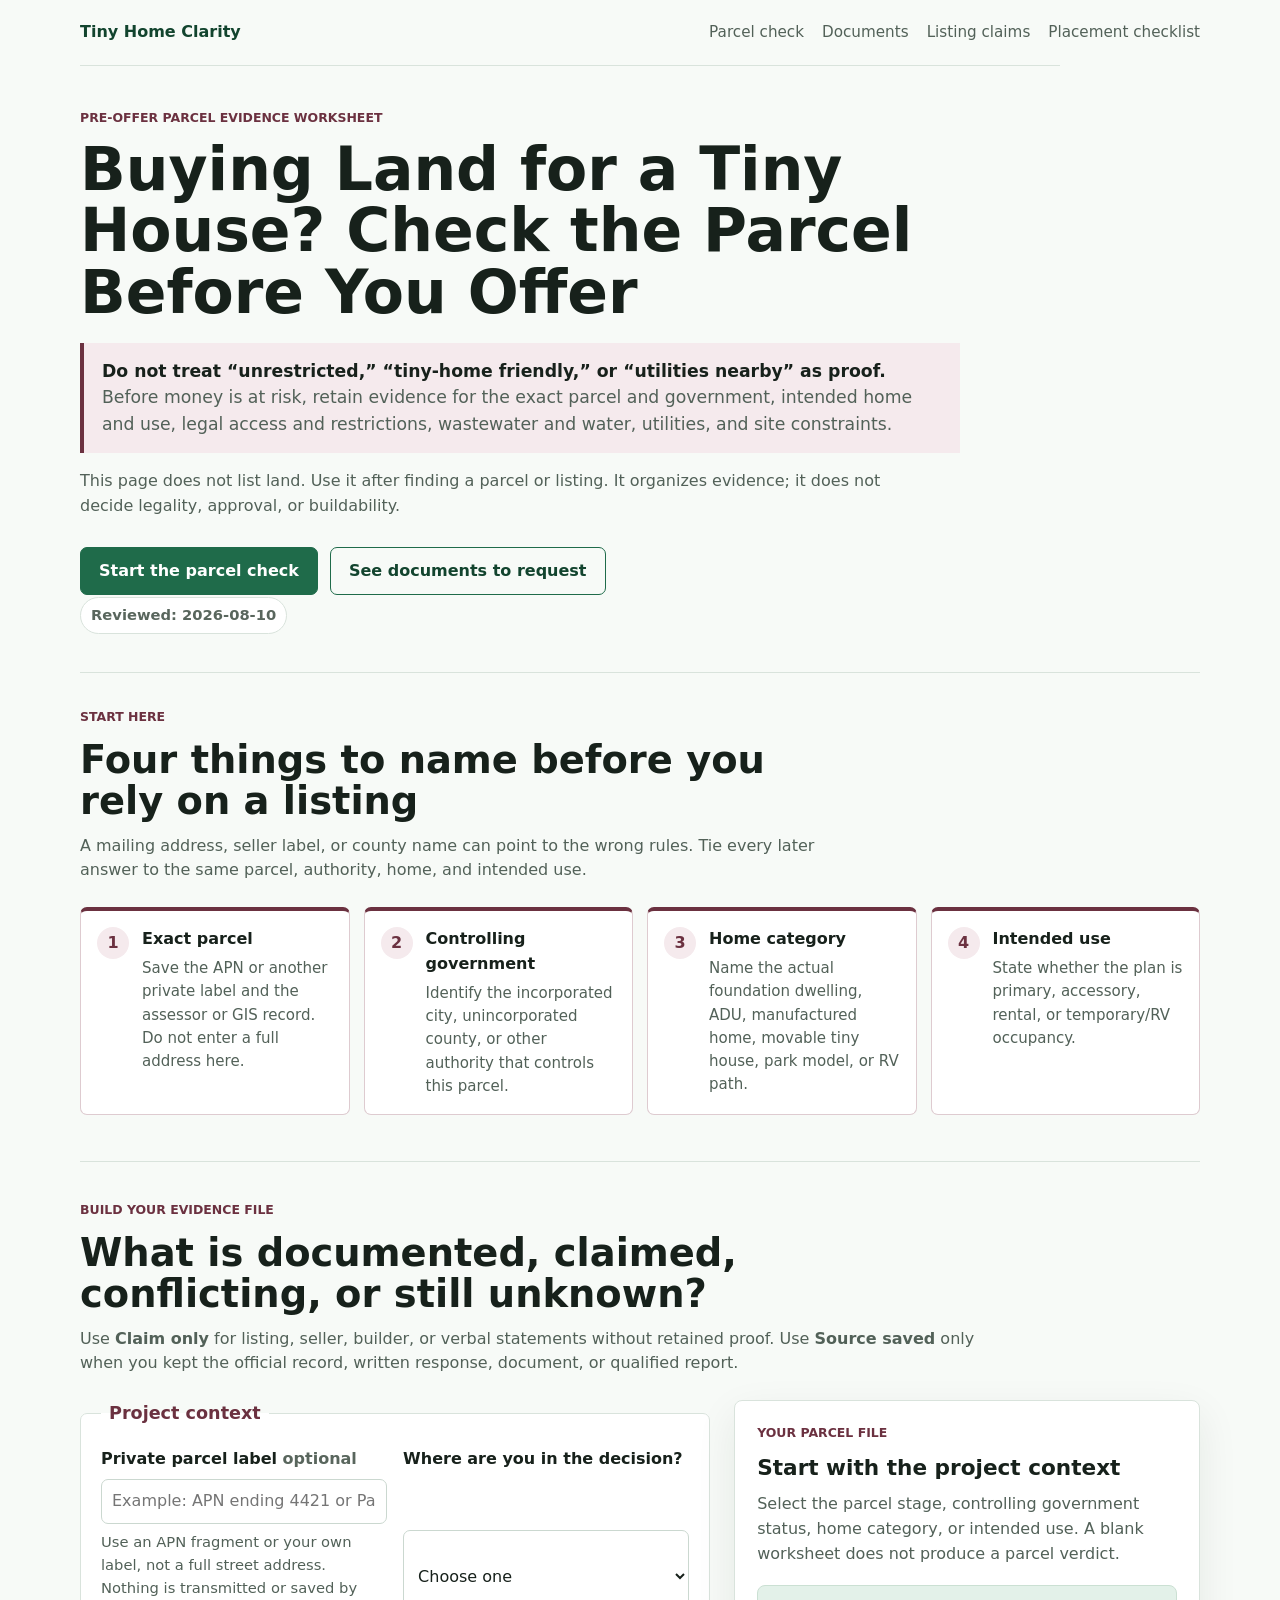
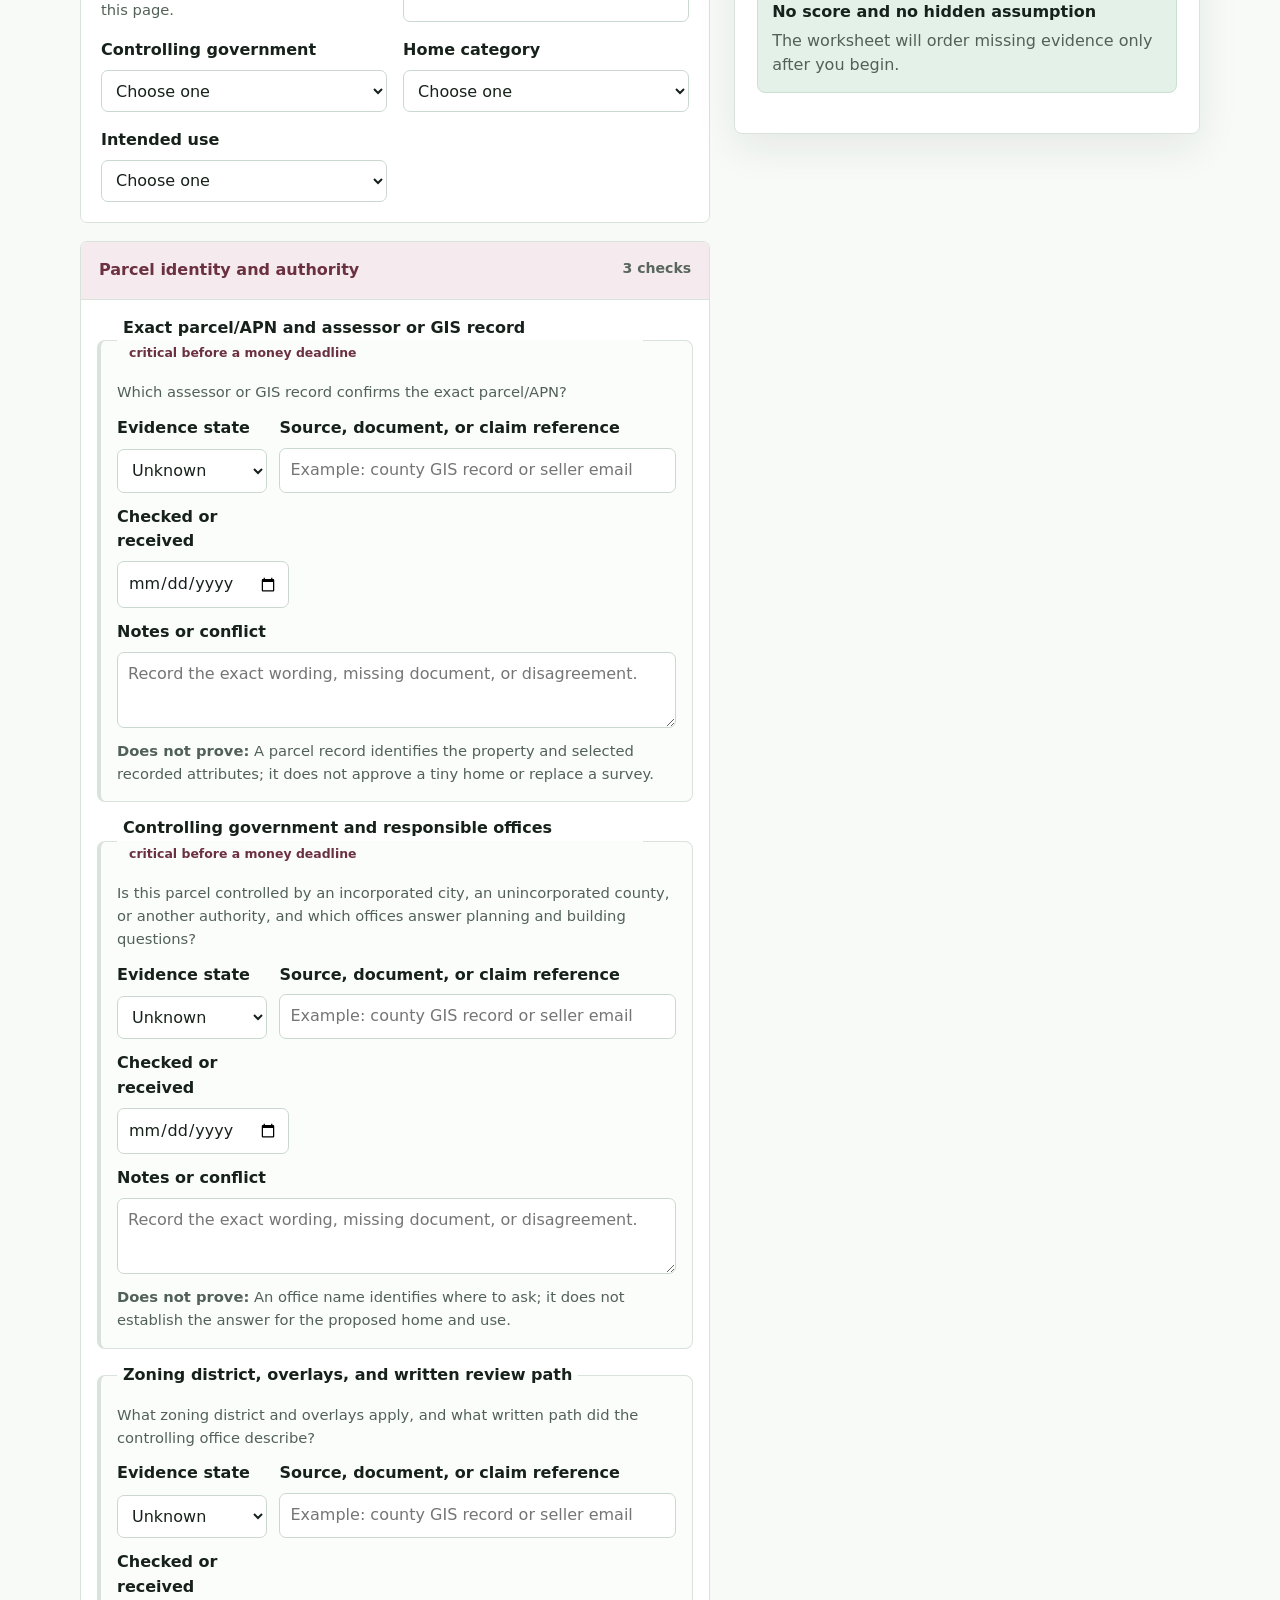
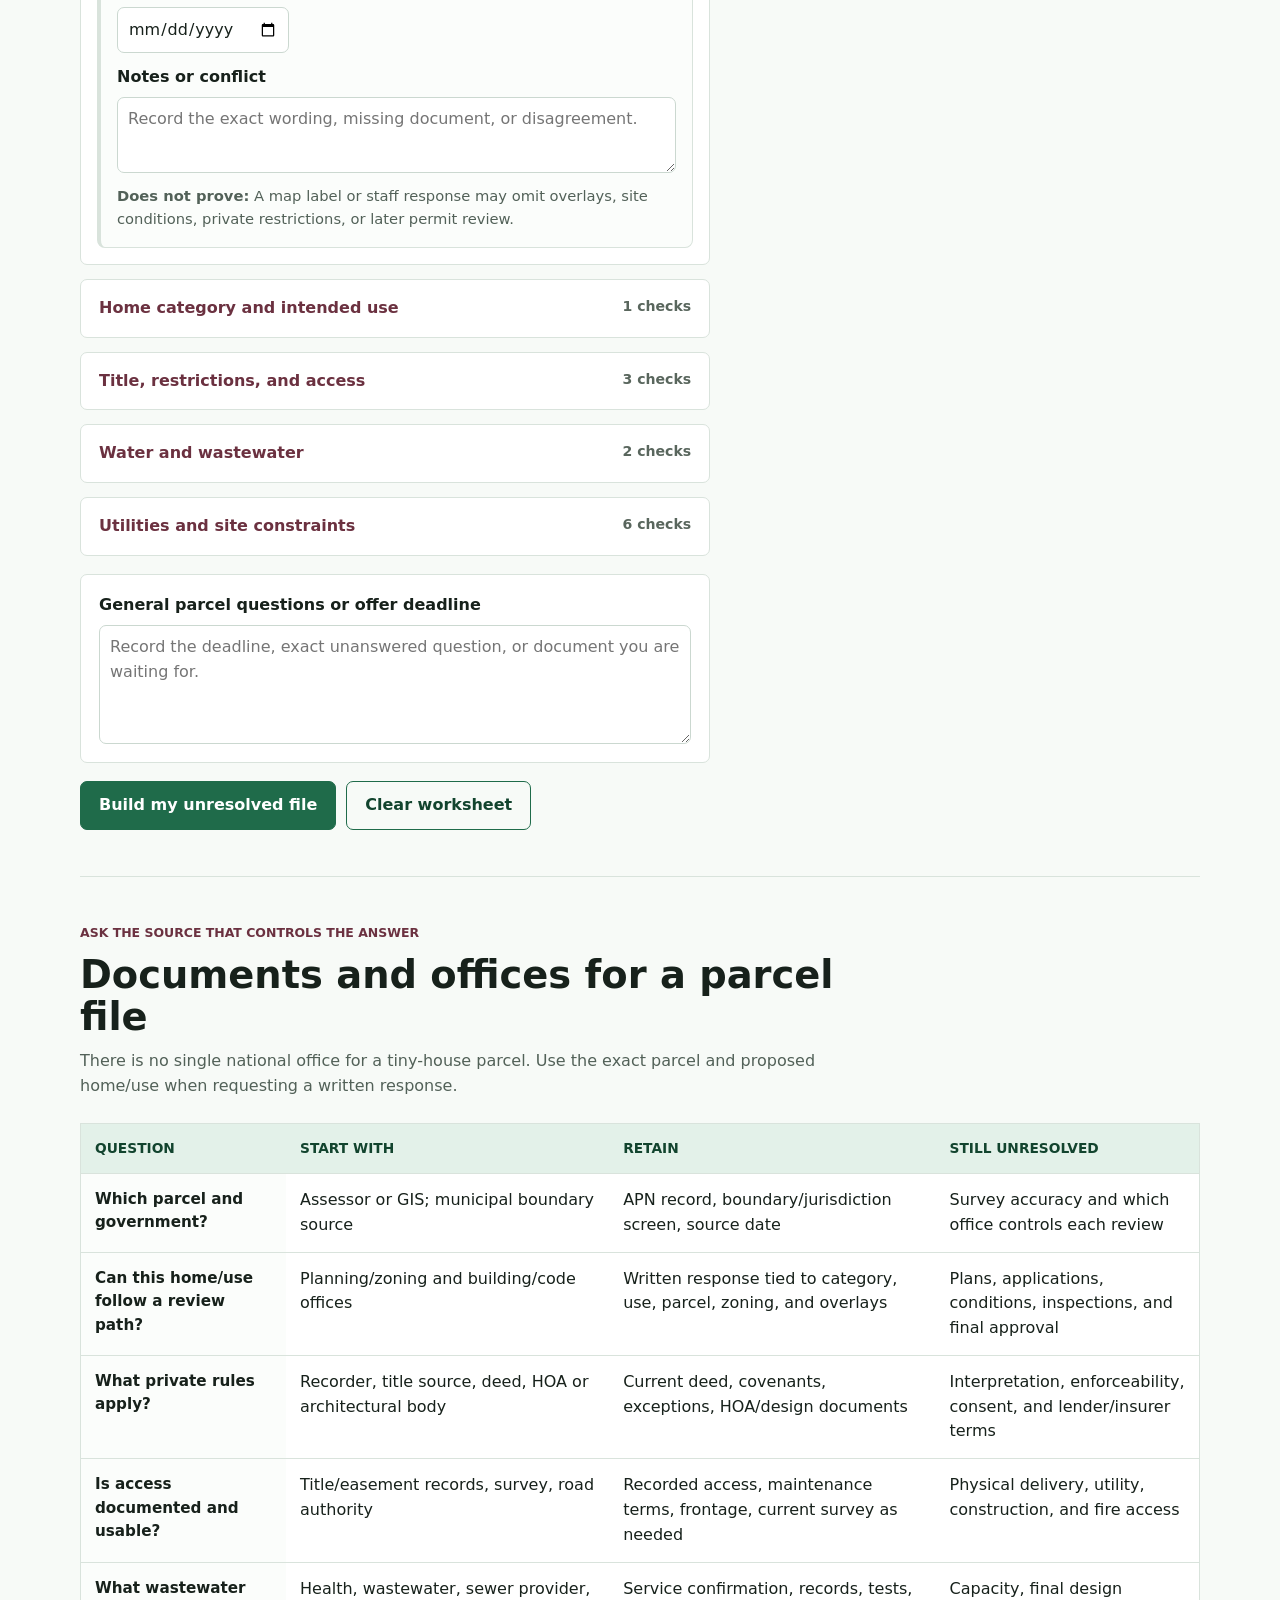
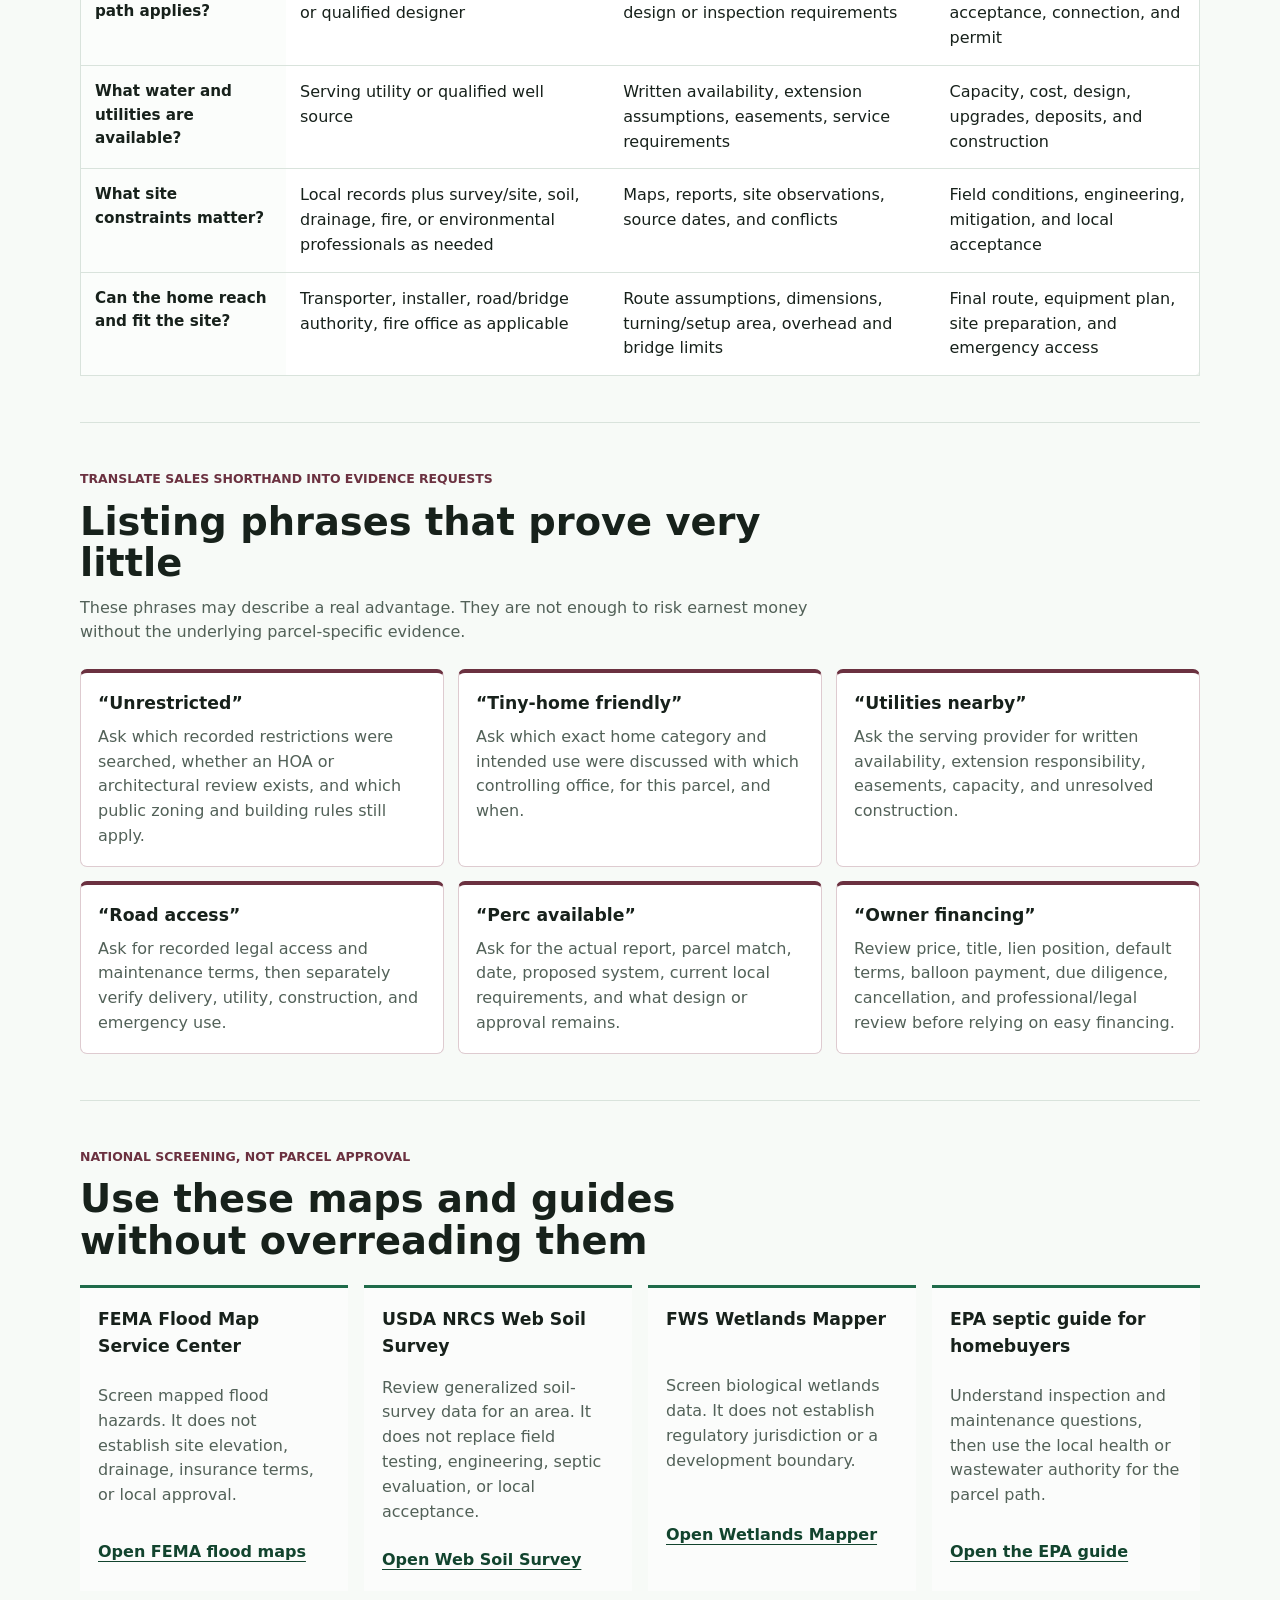
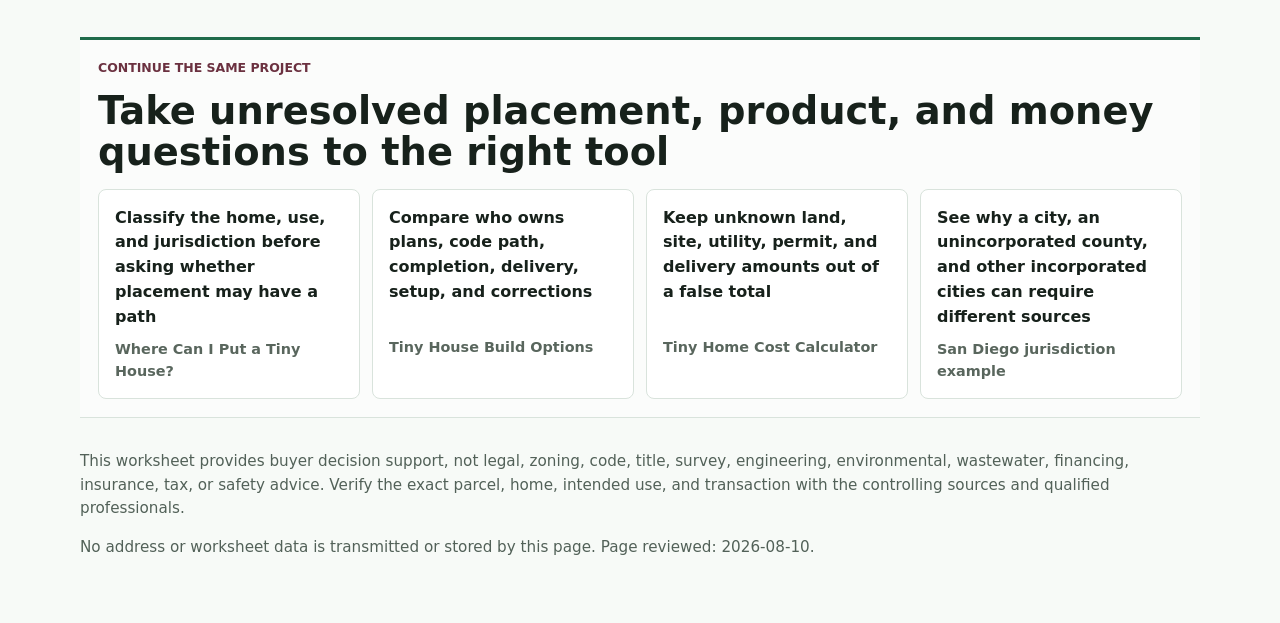
==== commit cf9b4b81: "Make placement homepage static with explicit guide coverage" ====
--- a/site/buying-land-for-a-tiny-house/index.html
+++ b/site/buying-land-for-a-tiny-house/index.html
@@ -27,7 +27,7 @@
         <a href="#worksheet">Parcel check</a>
         <a href="#documents">Documents</a>
         <a href="#listing-claims">Listing claims</a>
-        <a href="../">Placement tool</a>
+        <a href="../#tool">Placement checklist</a>
       </nav>
     </header>
 
--- a/site/styles.css
+++ b/site/styles.css
@@ -1373,6 +1373,72 @@
   border-bottom: 0;
 }
 
+.georgia-hero {
+  max-width: 960px;
+}
+
+.georgia-hero h1 {
+  max-width: 900px;
+  font-size: 4.2rem;
+  line-height: 1.02;
+}
+
+.georgia-hero .lede {
+  max-width: 850px;
+}
+
+.georgia-category-line {
+  max-width: 850px;
+  margin: 18px 0 0;
+  padding: 14px 16px;
+  border-left: 4px solid var(--accent);
+  background: var(--accent-soft);
+}
+
+.georgia-table-wrap {
+  overflow: visible;
+}
+
+.georgia-classification-table {
+  min-width: 0;
+}
+
+.georgia-classification-table tbody th {
+  width: 19%;
+  padding: 14px;
+  border-bottom: 1px solid var(--line);
+  background: #f7fbf8;
+  color: var(--accent-dark);
+  font-size: 1rem;
+  line-height: 1.25;
+  text-align: left;
+  vertical-align: top;
+}
+
+.georgia-classification-table tr:last-child th {
+  border-bottom: 0;
+}
+
+.georgia-boundary {
+  max-width: none;
+}
+
+.georgia-question-list {
+  max-width: 920px;
+}
+
+.georgia-code-grid {
+  max-width: 940px;
+}
+
+.georgia-source-grid {
+  grid-template-columns: repeat(2, minmax(0, 1fr));
+}
+
+.georgia-source-grid article a + a {
+  margin-top: 5px;
+}
+
 .warning-panel {
   max-width: 820px;
   margin-top: 18px;
@@ -1751,6 +1817,226 @@
 
 .build-source-date {
   margin-top: 18px;
+}
+
+.under20-page {
+  --claim-accent: #285f64;
+  --claim-soft: #e7f1f1;
+  --claim-line: #c9dddd;
+}
+
+.under20-page .eyebrow {
+  color: var(--claim-accent);
+  letter-spacing: 0;
+}
+
+.under20-hero {
+  max-width: none;
+}
+
+.under20-answer {
+  max-width: 800px;
+  margin: 0 0 18px;
+  padding: 15px 18px;
+  border-left: 4px solid var(--claim-accent);
+  background: var(--claim-soft);
+  color: var(--muted);
+  font-size: 1.08rem;
+}
+
+.under20-answer strong {
+  color: var(--ink);
+}
+
+.compact-list {
+  margin-bottom: 0;
+}
+
+.under20-hero-media {
+  margin: 0 0 34px;
+}
+
+.under20-hero-media img {
+  display: block;
+  width: 100%;
+  height: 220px;
+  border-radius: 6px;
+  object-fit: cover;
+  object-position: center 48%;
+}
+
+.under20-hero-media figcaption {
+  max-width: 840px;
+  margin-top: 9px;
+  color: var(--subtle);
+  font-size: 0.9rem;
+}
+
+.under20-tool-section {
+  padding-top: 36px;
+}
+
+.under20-tool-grid {
+  display: grid;
+  grid-template-columns: minmax(0, 1.2fr) minmax(330px, 0.8fr);
+  gap: 24px;
+  align-items: start;
+}
+
+.claim-form {
+  gap: 24px;
+  min-width: 0;
+}
+
+.claim-context-card,
+.claim-scope-card {
+  display: grid;
+  gap: 16px;
+  padding: 0 0 24px;
+  border: 0;
+  border-bottom: 1px solid var(--line);
+  border-radius: 0;
+}
+
+.claim-scope-card {
+  border-bottom: 0;
+}
+
+.claim-context-card > legend,
+.claim-scope-card > legend {
+  padding: 0;
+  color: var(--claim-accent);
+  font-size: 1.12rem;
+}
+
+.claim-context-grid,
+.claim-scope-grid {
+  display: grid;
+  grid-template-columns: repeat(2, minmax(0, 1fr));
+  gap: 14px;
+}
+
+.scope-row {
+  min-width: 0;
+  padding: 13px;
+  border-left: 3px solid var(--claim-line);
+  background: #f8fbfa;
+}
+
+.scope-row label {
+  min-height: 48px;
+  line-height: 1.35;
+}
+
+.scope-row select {
+  min-width: 0;
+}
+
+.claim-form-actions,
+.claim-result .result-actions {
+  display: flex;
+  flex-wrap: wrap;
+  gap: 10px;
+}
+
+.claim-result {
+  border-top: 4px solid var(--claim-accent);
+  overflow-wrap: anywhere;
+}
+
+.claim-result.has-result {
+  position: static;
+}
+
+.claim-summary {
+  margin-top: 18px;
+  border-top: 1px solid var(--line);
+}
+
+.claim-summary div {
+  grid-template-columns: minmax(105px, 0.34fr) minmax(0, 0.66fr);
+}
+
+.claim-result-grid {
+  display: grid;
+  gap: 12px;
+  margin-top: 20px;
+}
+
+.claim-bucket {
+  padding: 14px 14px 14px 16px;
+  border-left: 4px solid var(--subtle);
+  background: var(--paper);
+}
+
+.claim-bucket.documented {
+  border-left-color: var(--accent);
+  background: #f1f8f4;
+}
+
+.claim-bucket.outside {
+  border-left-color: var(--claim-accent);
+  background: var(--claim-soft);
+}
+
+.claim-bucket.unresolved {
+  border-left-color: var(--warn);
+  background: var(--warn-soft);
+}
+
+.claim-bucket h3 {
+  display: flex;
+  justify-content: space-between;
+  gap: 12px;
+}
+
+.claim-bucket h3 span {
+  color: var(--subtle);
+}
+
+.claim-bucket p,
+.claim-bucket ul {
+  margin-bottom: 0;
+  color: var(--muted);
+}
+
+.claim-next {
+  padding: 15px;
+  border: 1px solid var(--claim-line);
+  border-left: 4px solid var(--claim-accent);
+  background: var(--claim-soft);
+}
+
+.claim-next p {
+  margin-bottom: 0;
+}
+
+.claim-result .result-actions {
+  margin-top: 18px;
+}
+
+.under20-fact-grid article {
+  border-top-color: var(--claim-accent);
+}
+
+.under20-red-flags .factor-list {
+  grid-template-columns: repeat(2, minmax(0, 1fr));
+  gap: 18px 28px;
+}
+
+.under20-red-flags .factor-list li > span {
+  background: var(--claim-soft);
+  color: var(--claim-accent);
+}
+
+.under20-next {
+  border-top-color: var(--claim-accent);
+}
+
+.under20-next a {
+  color: var(--claim-accent);
+  font-weight: 800;
+  text-underline-offset: 4px;
 }
 
 @media (max-width: 900px) {
@@ -1771,6 +2057,14 @@
     grid-template-columns: 1fr;
   }
 
+  .under20-tool-grid {
+    grid-template-columns: 1fr;
+  }
+
+  .claim-result {
+    position: static;
+  }
+
   .build-scope-section,
   .document-grid,
   .build-source-grid {
@@ -1880,6 +2174,78 @@
   .build-option-table td:nth-of-type(4)::before {
     content: "Separate answer";
   }
+
+  .georgia-table-wrap {
+    overflow: visible;
+  }
+
+  .georgia-classification-table {
+    border: 0;
+    background: transparent;
+    box-shadow: none;
+  }
+
+  .georgia-classification-table thead {
+    position: absolute;
+    width: 1px;
+    height: 1px;
+    padding: 0;
+    overflow: hidden;
+    clip: rect(0, 0, 0, 0);
+    white-space: nowrap;
+    border: 0;
+  }
+
+  .georgia-classification-table tbody,
+  .georgia-classification-table tr,
+  .georgia-classification-table th,
+  .georgia-classification-table td {
+    display: block;
+    width: 100%;
+  }
+
+  .georgia-classification-table tr {
+    margin-bottom: 18px;
+    overflow: hidden;
+    border: 1px solid var(--line);
+    border-radius: 6px;
+    background: var(--panel);
+    box-shadow: var(--shadow);
+  }
+
+  .georgia-classification-table tbody th {
+    width: 100%;
+    padding: 14px;
+    border-bottom: 1px solid var(--line);
+    background: var(--accent-soft);
+    color: var(--accent-dark);
+    font-size: 1.05rem;
+  }
+
+  .georgia-classification-table td {
+    display: grid;
+    grid-template-columns: minmax(135px, 0.35fr) minmax(0, 1fr);
+    gap: 14px;
+    padding: 13px 14px;
+  }
+
+  .georgia-classification-table td::before {
+    color: var(--subtle);
+    font-size: 0.82rem;
+    font-weight: 800;
+  }
+
+  .georgia-classification-table td:nth-of-type(1)::before {
+    content: "Evidence to request";
+  }
+
+  .georgia-classification-table td:nth-of-type(2)::before {
+    content: "Does not prove";
+  }
+
+  .georgia-classification-table td:nth-of-type(3)::before {
+    content: "Ask next";
+  }
 }
 
 @media (max-width: 640px) {
@@ -1902,6 +2268,33 @@
     font-size: 0.9rem;
   }
 
+  .claim-context-grid,
+  .claim-scope-grid,
+  .under20-red-flags .factor-list {
+    grid-template-columns: 1fr;
+  }
+
+  .under20-hero {
+    padding-bottom: 16px;
+  }
+
+  .under20-answer {
+    padding: 12px 13px;
+    font-size: 0.98rem;
+  }
+
+  .under20-hero-media {
+    margin-bottom: 22px;
+  }
+
+  .under20-hero-media img {
+    height: 128px;
+  }
+
+  .scope-row label {
+    min-height: 0;
+  }
+
   .hero {
     gap: 18px;
     padding: 26px 0 24px;
@@ -1929,6 +2322,18 @@
 
   .san-diego-hero h1 {
     font-size: 2.35rem;
+  }
+
+  .georgia-hero h1 {
+    font-size: 2.35rem;
+  }
+
+  .georgia-hero .lede {
+    font-size: 1.02rem;
+  }
+
+  .georgia-hero .freshness-label {
+    display: none;
   }
 
   .lede {
@@ -2190,6 +2595,17 @@
 
   .build-hero-media img {
     height: 44px;
+  }
+}
+
+@media (max-width: 480px) {
+  .georgia-classification-table td {
+    display: block;
+  }
+
+  .georgia-classification-table td::before {
+    display: block;
+    margin-bottom: 6px;
   }
 }
 
